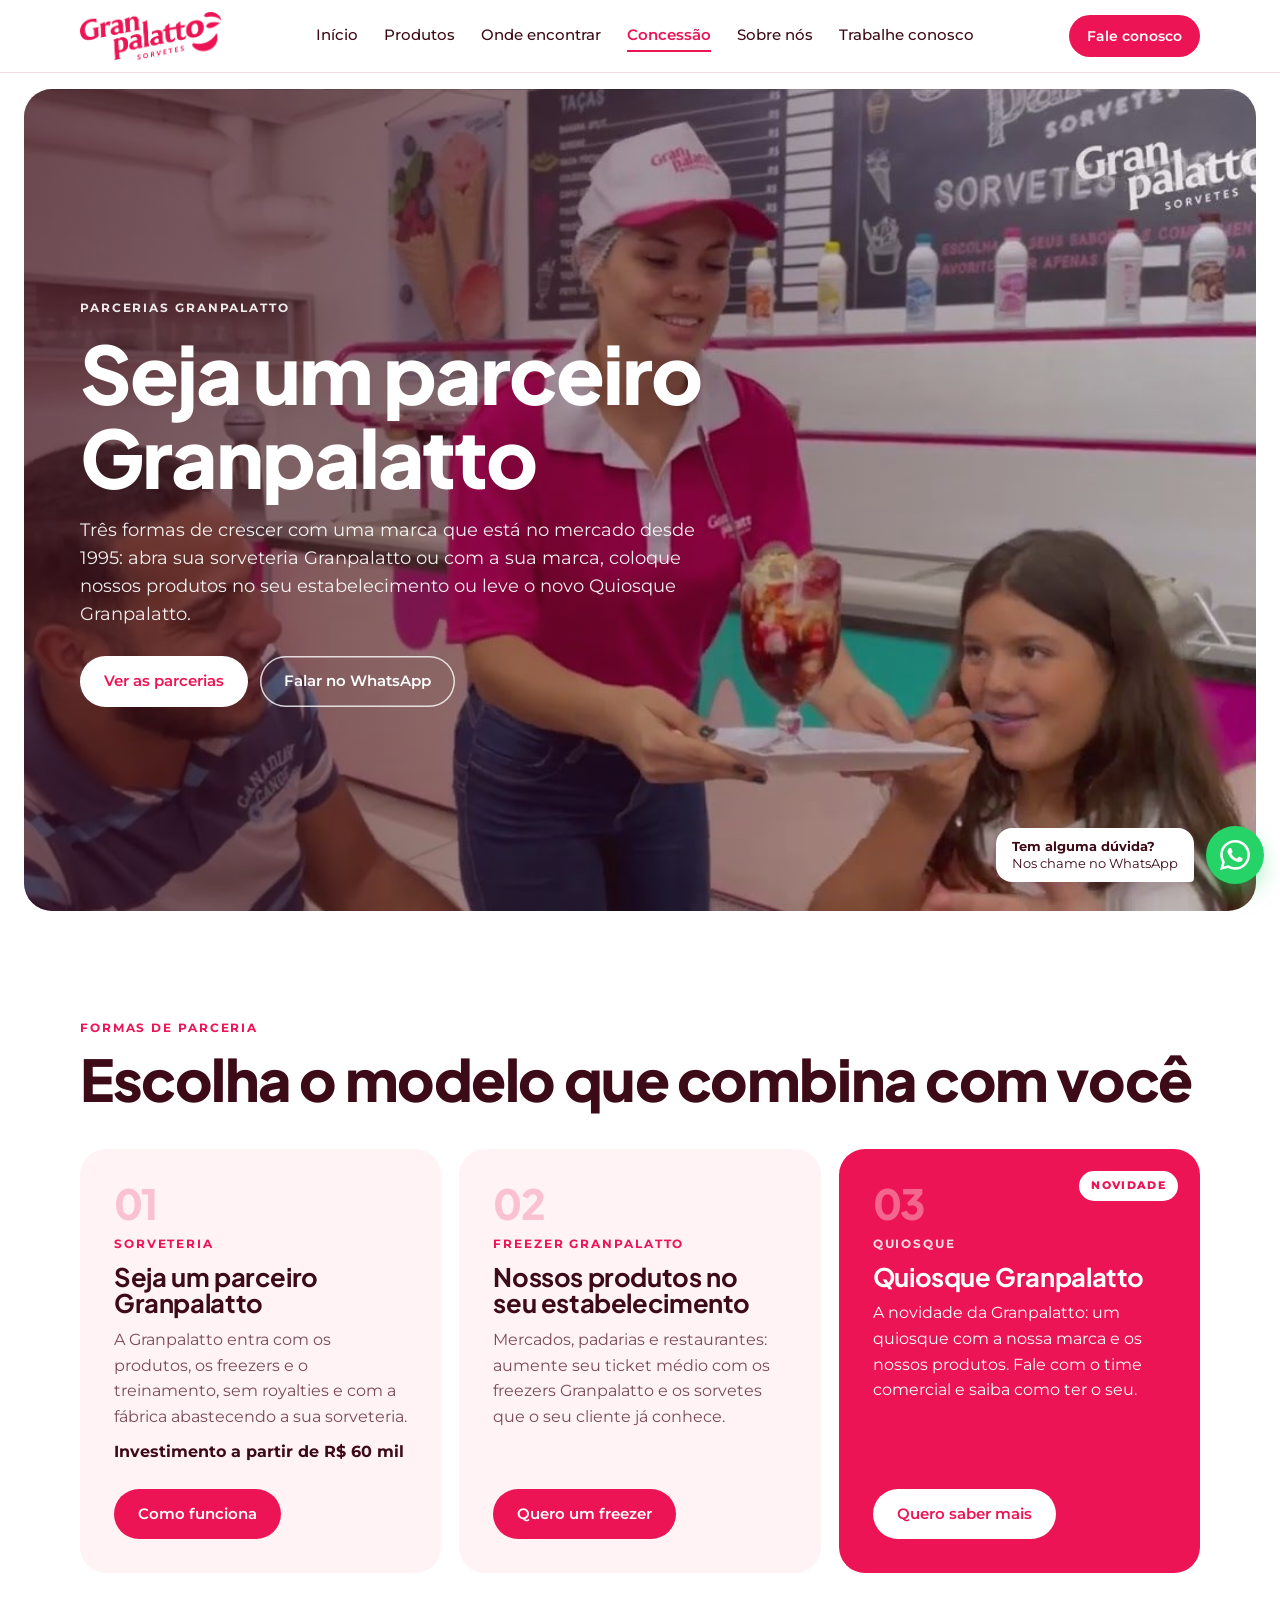
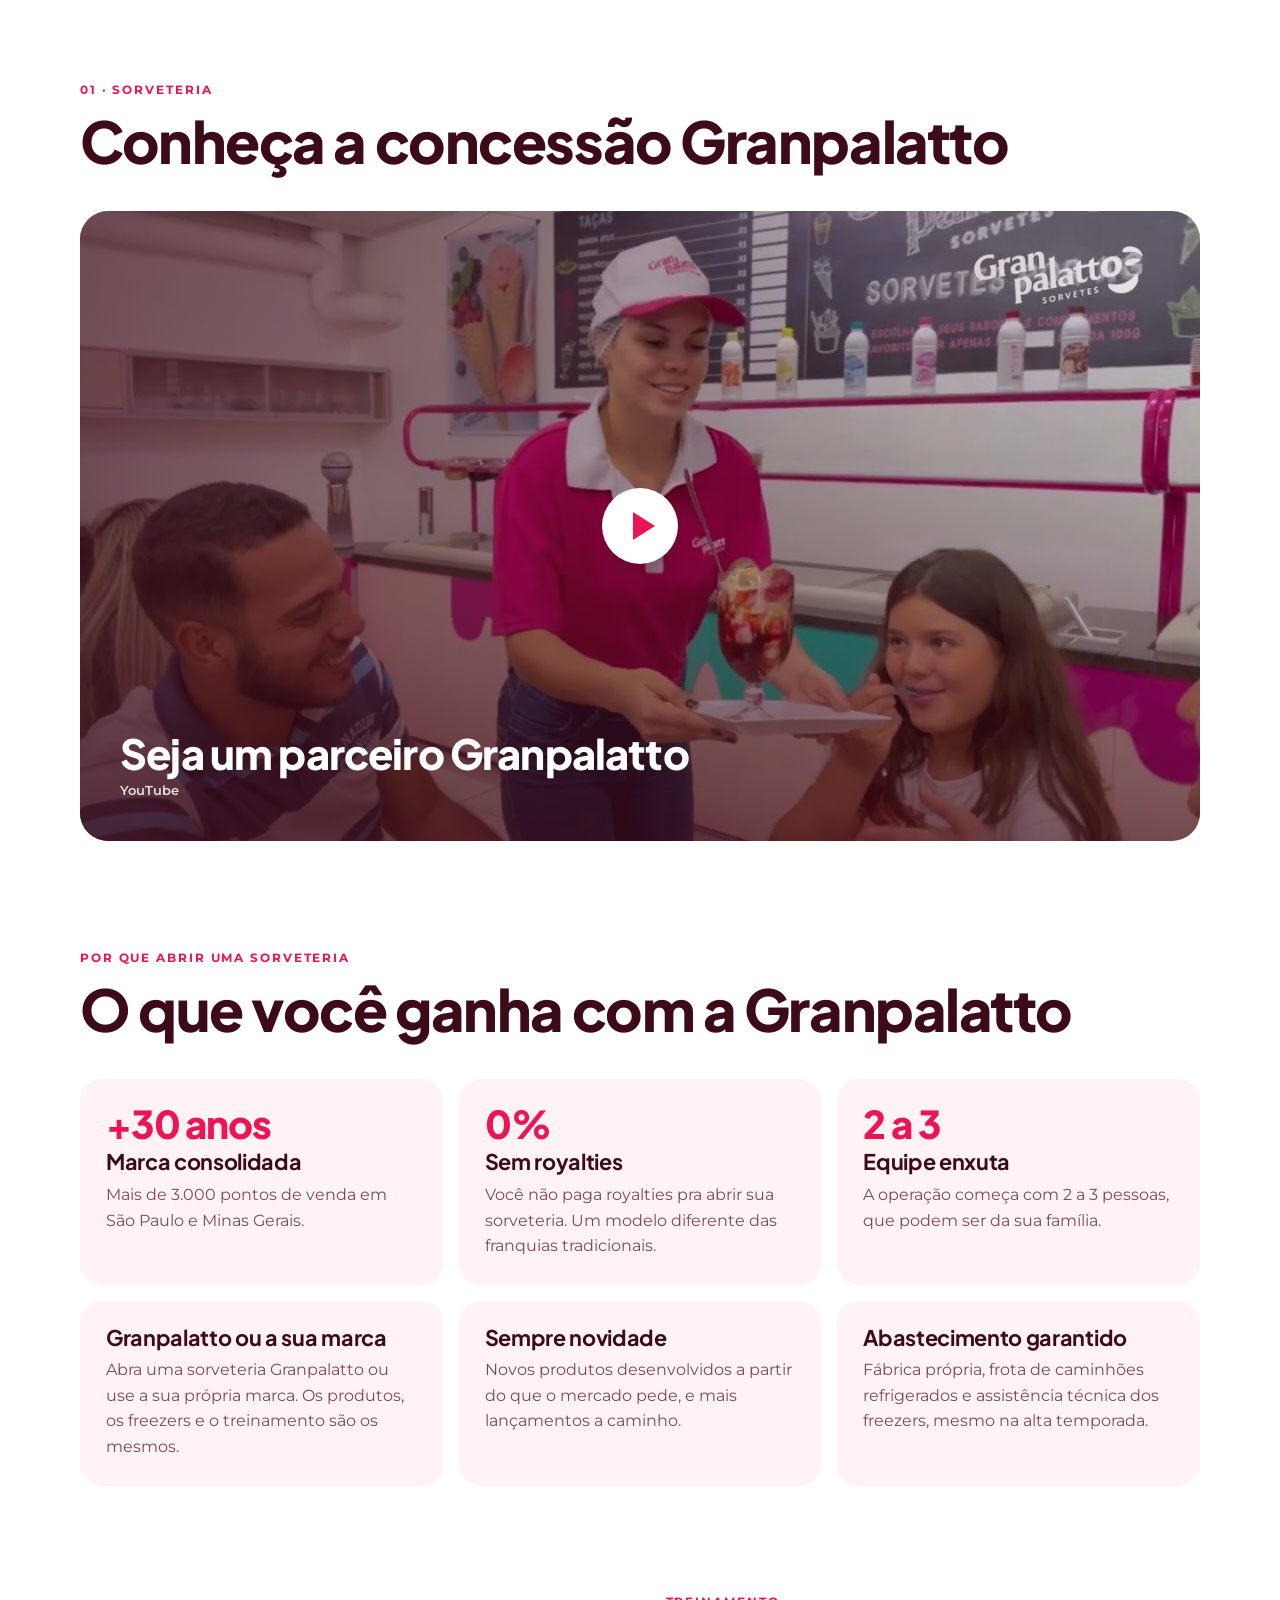
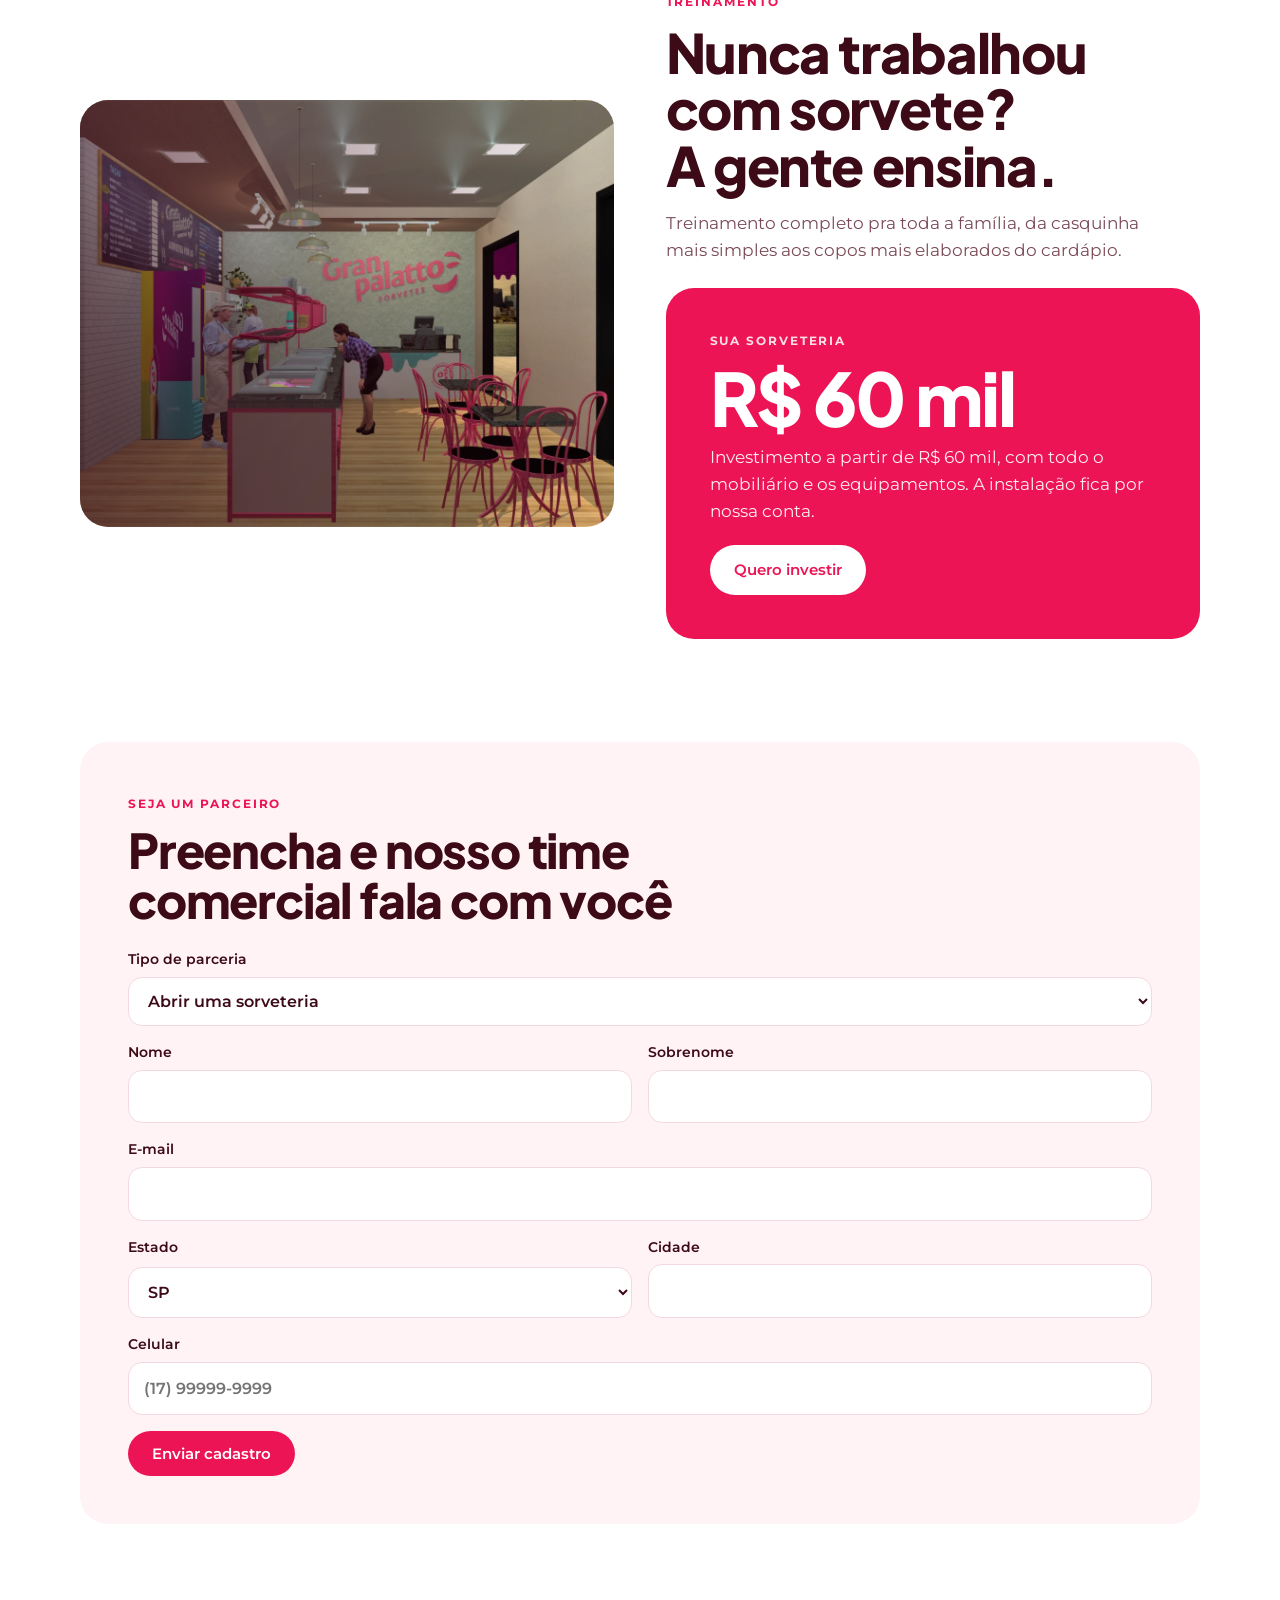
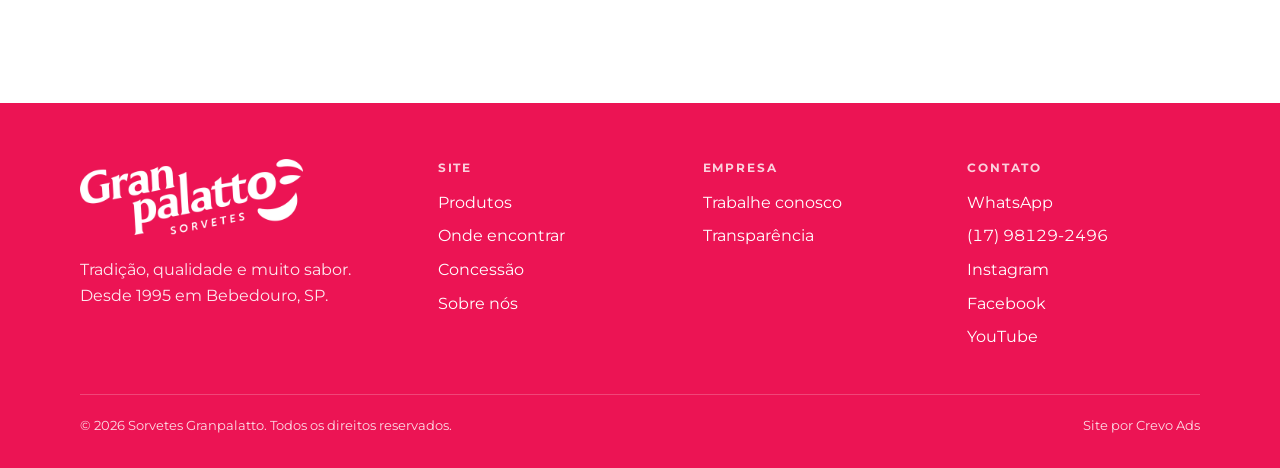
==== concessao.html @ 245bb1fd "Site Sorvetes Granpalatto Co-Authored-By: Claude Opus 5.5 <noreply@anthropic.com> Claude-Session: ht" ====
<!doctype html><html lang="pt-BR"><head><meta charset="utf-8"><meta name="viewport" content="width=device-width,initial-scale=1,viewport-fit=cover"><title>Concessão Granpalatto</title>
<link rel="preconnect" href="https://fonts.googleapis.com">
<link rel="preconnect" href="https://fonts.gstatic.com" crossorigin>
<link rel="stylesheet" href="https://fonts.googleapis.com/css2?family=Plus+Jakarta+Sans:wght@600;700;800&family=Montserrat:wght@400;500;600;700;800&display=swap">
<link rel="stylesheet" href="style.css">
</head><body>
<header>
  <div class="wrap bar">
    <a class="logo" href="index.html" aria-label="Granpalatto Sorvetes, início"><img src="logo-rosa.png" alt="Granpalatto Sorvetes" width="586" height="200"></a>
    <nav aria-label="Principal"><ul><li><a href="index.html">Início</a></li><li><a href="produtos.html">Produtos</a></li><li><a href="onde-encontrar.html">Onde encontrar</a></li><li><a href="concessao.html" aria-current="page">Concessão</a></li><li><a href="sobre.html">Sobre nós</a></li><li><a href="trabalhe-conosco.html">Trabalhe conosco</a></li></ul></nav>
    <details class="mnav"><summary>Menu</summary><ul><li><a href="index.html">Início</a></li><li><a href="produtos.html">Produtos</a></li><li><a href="onde-encontrar.html">Onde encontrar</a></li><li><a href="concessao.html" aria-current="page">Concessão</a></li><li><a href="sobre.html">Sobre nós</a></li><li><a href="trabalhe-conosco.html">Trabalhe conosco</a></li></ul></details>
    <a class="btn btn-pink" href="https://api.whatsapp.com/send?phone=5517981292496&text=Ol%C3%A1%2C%20vim%20pelo%20site%20da%20Granpalatto" target="_blank" rel="noopener">Fale conosco</a>
  </div>
</header>

<main id="topo">
  <section class="banner photo has-img" style="--img:url('fotos/concessao-topo.jpg')" data-foto="concessao-topo"><div class="wrap"><span class="eyebrow">Parcerias Granpalatto</span><h1>Seja um parceiro Granpalatto</h1><p>Três formas de crescer com uma marca que está no mercado desde 1995: abra sua sorveteria Granpalatto ou com a sua marca, coloque nossos produtos no seu estabelecimento ou leve o novo Quiosque Granpalatto.</p><div class="ctas"><a class="btn btn-white" href="#parcerias">Ver as parcerias</a><a class="btn btn-line-w" href="https://api.whatsapp.com/send?phone=5517981292496&text=Ol%C3%A1%2C%20quero%20ser%20parceiro%20Granpalatto" target="_blank" rel="noopener">Falar no WhatsApp</a></div></div></section>

  <section id="parcerias">
    <div class="wrap">
      <div class="sec-head"><div><span class="eyebrow">Formas de parceria</span><h2>Escolha o modelo que combina com você</h2></div></div>
      <div class="ptypes">
        <article class="ptype">
          <span class="pt-n">01</span>
          <span class="eyebrow">Sorveteria</span>
          <h3>Seja um parceiro Granpalatto</h3>
          <p>A Granpalatto entra com os produtos, os freezers e o treinamento, sem royalties e com a fábrica abastecendo a sua sorveteria.</p>
          <p class="pt-note">Investimento a partir de R$ 60 mil</p>
          <a class="btn btn-pink" href="#sorveteria">Como funciona</a>
        </article>
        <article class="ptype">
          <span class="pt-n">02</span>
          <span class="eyebrow">Freezer Granpalatto</span>
          <h3>Nossos produtos no seu estabelecimento</h3>
          <p>Mercados, padarias e restaurantes: aumente seu ticket médio com os freezers Granpalatto e os sorvetes que o seu cliente já conhece.</p>
          <a class="btn btn-pink" href="#cadastro" data-tipo="Freezer no meu estabelecimento">Quero um freezer</a>
        </article>
        <article class="ptype hot">
          <span class="pt-badge">Novidade</span>
          <span class="pt-n">03</span>
          <span class="eyebrow">Quiosque</span>
          <h3>Quiosque Granpalatto</h3>
          <p>A novidade da Granpalatto: um quiosque com a nossa marca e os nossos produtos. Fale com o time comercial e saiba como ter o seu.</p>
          <a class="btn btn-white" href="#cadastro" data-tipo="Quiosque Granpalatto">Quero saber mais</a>
        </article>
      </div>
    </div>
  </section>

  <section class="tight" id="sorveteria">
    <div class="wrap">
      <div class="sec-head"><div><span class="eyebrow">01 · Sorveteria</span><h2>Conheça a concessão Granpalatto</h2></div></div>
      <a class="video wide photo has-img" style="--img:url('fotos/video-concessao.jpg')" data-foto="video-concessao" data-yt="qABS9N4yYgk" href="https://youtu.be/qABS9N4yYgk" target="_blank" rel="noopener" aria-label="Assistir: Seja um parceiro Granpalatto"><span class="play" aria-hidden="true"></span><span class="v-title">Seja um parceiro Granpalatto</span><span class="v-src">YouTube</span></a>
    </div>
  </section>

  <section class="tight">
    <div class="wrap">
      <div class="sec-head"><div><span class="eyebrow">Por que abrir uma sorveteria</span><h2>O que você ganha com a Granpalatto</h2></div></div>
      <div class="benefits">
        <div class="benefit"><span class="big">+30 anos</span><h3>Marca consolidada</h3><p>Mais de 3.000 pontos de venda em São Paulo e Minas Gerais.</p></div>
        <div class="benefit"><span class="big">0%</span><h3>Sem royalties</h3><p>Você não paga royalties pra abrir sua sorveteria. Um modelo diferente das franquias tradicionais.</p></div>
        <div class="benefit"><span class="big">2 a 3</span><h3>Equipe enxuta</h3><p>A operação começa com 2 a 3 pessoas, que podem ser da sua família.</p></div>
        <div class="benefit"><h3>Granpalatto ou a sua marca</h3><p>Abra uma sorveteria Granpalatto ou use a sua própria marca. Os produtos, os freezers e o treinamento são os mesmos.</p></div>
        <div class="benefit"><h3>Sempre novidade</h3><p>Novos produtos desenvolvidos a partir do que o mercado pede, e mais lançamentos a caminho.</p></div>
        <div class="benefit"><h3>Abastecimento garantido</h3><p>Fábrica própria, frota de caminhões refrigerados e assistência técnica dos freezers, mesmo na alta temporada.</p></div>
      </div>
    </div>
  </section>

  <section class="tight">
    <div class="wrap split">
      <div class="media photo has-img" style="--img:url('fotos/concessao-loja.webp')" data-foto="concessao-loja"><svg class="ph-art" viewBox="0 0 100 100" aria-hidden="true"><path d="M24 34c0-14 12-22 26-22s26 8 26 22z" fill="#FFD3E0"/><path d="M22 34h56l-8 52a5 5 0 0 1-5 4H35a5 5 0 0 1-5-4z" fill="#FFFFFF"/><rect x="20" y="31" width="60" height="8" rx="4" fill="#FF7EA6"/></svg></div>
      <div>
        <span class="eyebrow">Treinamento</span>
        <h2>Nunca trabalhou com sorvete? A gente ensina.</h2>
        <p>Treinamento completo pra toda a família, da casquinha mais simples aos copos mais elaborados do cardápio.</p>
        <div class="price-card" style="margin-top:24px">
          <span class="eyebrow">Sua sorveteria</span>
          <div class="price">R$ 60 mil</div>
          <p>Investimento a partir de R$ 60 mil, com todo o mobiliário e os equipamentos. A instalação fica por nossa conta.</p>
          <a class="btn btn-white" href="#cadastro">Quero investir</a>
        </div>
      </div>
    </div>
  </section>

  <section class="tight" id="cadastro">
    <div class="wrap">
      <div class="form-card">
        <span class="eyebrow">Seja um parceiro</span>
        <h2>Preencha e nosso time comercial fala com você</h2>
        <form class="lead-form" id="lead" autocomplete="on">
          <label for="l-tipo" class="full">Tipo de parceria<select id="l-tipo" name="tipo" required><option>Abrir uma sorveteria</option><option>Freezer no meu estabelecimento</option><option>Quiosque Granpalatto</option></select></label>
          <label for="l-nome">Nome<input id="l-nome" name="nome" required autocomplete="given-name"></label>
          <label for="l-sobrenome">Sobrenome<input id="l-sobrenome" name="sobrenome" required autocomplete="family-name"></label>
          <label for="l-email" class="full">E-mail<input id="l-email" name="email" type="email" required autocomplete="email"></label>
          <label for="l-uf">Estado<select id="l-uf" name="uf" required><option>SP</option><option>MG</option><option>AC</option><option>AL</option><option>AP</option><option>AM</option><option>BA</option><option>CE</option><option>DF</option><option>ES</option><option>GO</option><option>MA</option><option>MT</option><option>MS</option><option>PA</option><option>PB</option><option>PR</option><option>PE</option><option>PI</option><option>RJ</option><option>RN</option><option>RS</option><option>RO</option><option>RR</option><option>SC</option><option>SE</option><option>TO</option></select></label>
          <label for="l-cidade">Cidade<input id="l-cidade" name="cidade" required autocomplete="address-level2"></label>
          <label for="l-cel" class="full">Celular<input id="l-cel" name="celular" type="tel" required autocomplete="tel" placeholder="(17) 99999-9999"></label>
          <button class="btn btn-pink" type="submit">Enviar cadastro</button>
          <div class="form-ok" id="lead-ok" hidden>
            <strong>Pronto! Agora é só enviar pelo WhatsApp.</strong>
            <span>Abrimos a conversa com o time comercial já com os seus dados.</span>
            <a class="btn btn-pink" id="lead-wa" href="https://api.whatsapp.com/send?phone=5517981292496&text=Ol%C3%A1%2C%20quero%20ser%20parceiro%20Granpalatto" target="_blank" rel="noopener">Enviar pelo WhatsApp</a>
          </div>
        </form>
      </div>
    </div>
  </section>
</main>

<footer>
  <div class="wrap">
    <div class="foot">
      <div>
        <a class="logo" href="index.html"><img src="logo-branca.png" alt="Granpalatto Sorvetes" width="586" height="200"></a>
        <p style="max-width:30ch;margin:14px 0 0;opacity:.9">Tradição, qualidade e muito sabor. Desde 1995 em Bebedouro, SP.</p>
      </div>
      <div><h4>Site</h4><ul>
        <li><a href="produtos.html">Produtos</a></li><li><a href="onde-encontrar.html">Onde encontrar</a></li>
        <li><a href="concessao.html">Concessão</a></li><li><a href="sobre.html">Sobre nós</a></li></ul></div>
      <div><h4>Empresa</h4><ul>
        <li><a href="trabalhe-conosco.html">Trabalhe conosco</a></li><li><a href="transparencia.html">Transparência</a></li></ul></div>
      <div><h4>Contato</h4><ul>
        <li><a href="https://api.whatsapp.com/send?phone=5517981292496" target="_blank" rel="noopener">WhatsApp</a></li>
        <li class="phone">(17) 98129-2496</li>
        <li><a href="https://www.instagram.com/sorvetes_granpalatto/" target="_blank" rel="noopener">Instagram</a></li>
        <li><a href="https://www.facebook.com/sorvetesgranpalatto" target="_blank" rel="noopener">Facebook</a></li>
        <li><a href="https://www.youtube.com/channel/UCKHM0nWPcOzVRVo09clzRdA" target="_blank" rel="noopener">YouTube</a></li></ul></div>
    </div>
    <div class="fine"><span>© 2026 Sorvetes Granpalatto. Todos os direitos reservados.</span><span>Site por Crevo Ads</span></div>
  </div>
</footer>

<a class="wa" href="https://api.whatsapp.com/send?phone=5517981292496&text=Ol%C3%A1%2C%20vim%20pelo%20site%20da%20Granpalatto" target="_blank" rel="noopener" aria-label="Tem alguma dúvida? Nos chame no WhatsApp"><span class="wa-msg"><strong>Tem alguma dúvida?</strong>Nos chame no WhatsApp</span><span class="wa-ic"><svg viewBox="0 0 24 24" aria-hidden="true"><path fill="currentColor" d="M17.472 14.382c-.297-.149-1.758-.867-2.03-.967-.273-.099-.471-.148-.67.15-.197.297-.767.966-.94 1.164-.173.199-.347.223-.644.075-.297-.15-1.255-.463-2.39-1.475-.883-.788-1.48-1.761-1.653-2.059-.173-.297-.018-.458.13-.606.134-.133.298-.347.446-.52.149-.174.198-.298.298-.497.099-.198.05-.371-.025-.52-.075-.149-.669-1.612-.916-2.207-.242-.579-.487-.5-.669-.51-.173-.008-.371-.01-.57-.01-.198 0-.52.074-.792.372-.272.297-1.04 1.016-1.04 2.479 0 1.462 1.065 2.875 1.213 3.074.149.198 2.096 3.2 5.077 4.487.709.306 1.262.489 1.694.625.712.227 1.36.195 1.871.118.571-.085 1.758-.719 2.006-1.413.248-.694.248-1.289.173-1.413-.074-.124-.272-.198-.57-.347m-5.421 7.403h-.004a9.87 9.87 0 01-5.031-1.378l-.361-.214-3.741.982.998-3.648-.235-.374a9.86 9.86 0 01-1.51-5.26c.001-5.45 4.436-9.884 9.888-9.884 2.64 0 5.122 1.03 6.988 2.898a9.825 9.825 0 012.893 6.994c-.003 5.45-4.437 9.884-9.885 9.884m8.413-18.297A11.815 11.815 0 0012.05 0C5.495 0 .16 5.335.157 11.892c0 2.096.547 4.142 1.588 5.945L.057 24l6.305-1.654a11.882 11.882 0 005.683 1.448h.005c6.554 0 11.89-5.335 11.893-11.893a11.821 11.821 0 00-3.48-8.413z"/></svg></span></a><script>setTimeout(function(){var w=document.querySelector('.wa');if(w)w.classList.add('wa-mini')},6000)</script>

<script>
document.getElementById('lead').addEventListener('submit',function(e){
  e.preventDefault();var f=e.target;
  var t='Olá! Quero ser parceiro Granpalatto.\nParceria: '+f.tipo.value+'\nNome: '+f.nome.value+' '+f.sobrenome.value+'\nE-mail: '+f.email.value+'\nCidade: '+f.cidade.value+' - '+f.uf.value+'\nCelular: '+f.celular.value;
  document.getElementById('lead-wa').href='https://api.whatsapp.com/send?phone=5517981292496&text='+encodeURIComponent(t);
  document.getElementById('lead-ok').hidden=false;
});
document.querySelectorAll('[data-tipo]').forEach(function(a){a.addEventListener('click',function(){document.getElementById('l-tipo').value=a.dataset.tipo})});
</script><script src="video.js"></script>
</body></html>
---- style.css ----
@charset "utf-8";
/* Granpalatto — site branco e limpo. Fotos entram como fundo; sem foto, aparece o rosa da marca. */
:root{
  --pink:#EC1454;        /* rosa Granpalatto */
  --pink-hot:#FF275E;    /* rosa vivo */
  --red:#B5103A;         /* vermelho Granpalatto */
  --red-deep:#8C0C2D;
  --ink:#3D0A18;         /* texto principal (vinho bem escuro) */
  --ink-soft:#7A4A57;    /* texto secundário */
  --line:#F3D9E1;        /* bordas */
  --blush:#FFF3F6;       /* superfícies suaves */
  --blush-2:#FFE4EC;
  --white:#FFFFFF;
  /* compatibilidade com o buscador */
  --ground:var(--pink);--berry:var(--red);--berry-deep:var(--red-deep);--cream:var(--blush-2);--hot:var(--pink-hot);
  --map-bg:#FFFFFF;--map-land:#FFF4F7;--map-line:#F3CFDB;--map-has:#F79AB5;
  --display:"Plus Jakarta Sans","Montserrat",system-ui,-apple-system,"Segoe UI",sans-serif;
  --body:"Montserrat",system-ui,-apple-system,"Segoe UI",sans-serif;
  color-scheme:light;
}
*{box-sizing:border-box}
html,body{margin:0}
html{scroll-behavior:smooth}
img{max-width:100%}
[hidden]{display:none!important}
@media (prefers-reduced-motion:reduce){html{scroll-behavior:auto}*{animation:none!important;transition:none!important}}
body{background:var(--white);color:var(--ink);font-family:var(--body);font-size:16px;line-height:1.6;-webkit-font-smoothing:antialiased}
a{color:inherit}
:focus-visible{outline:2px solid var(--pink);outline-offset:3px;border-radius:6px}
.wrap{max-width:1200px;margin:0 auto;padding-inline:clamp(16px,4vw,40px)}
h1,h2,h3{font-family:var(--display);font-weight:700;line-height:1.02;letter-spacing:-.015em;text-wrap:balance;margin:0}
.eyebrow{display:inline-block;font-size:.74rem;font-weight:700;letter-spacing:.16em;text-transform:uppercase;color:var(--pink)}
.sr{position:absolute;width:1px;height:1px;overflow:hidden;clip:rect(0 0 0 0)}

/* botões */
.btn{display:inline-flex;align-items:center;justify-content:center;gap:8px;font-family:inherit;font-weight:600;font-size:.95rem;text-decoration:none;border-radius:999px;padding:13px 24px;border:0;cursor:pointer;transition:background .2s,color .2s,border-color .2s,transform .2s;white-space:nowrap}
.btn-pink,.btn-berry{background:var(--pink);color:#fff}
.btn-pink:hover,.btn-berry:hover{background:var(--red)}
.btn-white{background:#fff;color:var(--pink)}
.btn-white:hover{background:var(--blush-2)}
.btn-line{background:transparent;color:var(--pink);box-shadow:inset 0 0 0 1.5px var(--pink)}
.btn-line:hover{background:var(--blush)}
.btn-line-w{background:transparent;color:#fff;box-shadow:inset 0 0 0 1.5px rgba(255,255,255,.8)}
.btn-line-w:hover{background:rgba(255,255,255,.12)}
.btn-ghost{background:transparent;color:var(--pink);box-shadow:inset 0 0 0 1.5px var(--pink)}
.btn-ghost:hover{background:var(--blush)}
.ctas{display:flex;flex-wrap:wrap;gap:12px}
.link-more{font-weight:600;color:var(--pink);text-decoration:none;white-space:nowrap}
.link-more::after{content:" →"}
.link-more:hover{color:var(--red)}

/* cabeçalho */
header{position:sticky;top:env(safe-area-inset-top,0px);z-index:40;background:rgba(255,255,255,.94);backdrop-filter:blur(10px);border-bottom:1px solid var(--line)}
.bar{display:flex;align-items:center;justify-content:space-between;gap:20px;padding-block:12px}
.logo{display:inline-flex;align-items:center}
.logo img{height:48px;width:auto;display:block}
nav ul{display:flex;gap:26px;list-style:none;margin:0;padding:0;font-size:.92rem;font-weight:500}
nav a{text-decoration:none;color:var(--ink);padding-block:6px}
nav a:hover{color:var(--pink)}
nav a[aria-current="page"]{color:var(--pink);font-weight:600;box-shadow:0 2px 0 var(--pink)}
.bar>.btn{padding:10px 18px;font-size:.88rem}
.mnav{display:none;position:relative}
.mnav summary{list-style:none;cursor:pointer;font-weight:600;font-size:.9rem;color:var(--pink);box-shadow:inset 0 0 0 1.5px var(--pink);border-radius:999px;padding:8px 16px}
.mnav summary::-webkit-details-marker{display:none}
.mnav ul{position:absolute;right:0;top:calc(100% + 8px);list-style:none;margin:0;padding:8px;min-width:230px;background:#fff;border:1px solid var(--line);border-radius:16px;box-shadow:0 20px 40px -12px rgba(61,10,24,.25);display:grid;gap:2px}
.mnav a{display:block;padding:10px 12px;border-radius:10px;text-decoration:none;font-weight:500;color:var(--ink)}
.mnav a:hover,.mnav a[aria-current="page"]{background:var(--blush);color:var(--pink)}
@media (max-width:920px){nav{display:none}.mnav{display:block}.bar>.btn{display:none}}
@media (max-width:560px){.logo img{height:40px}}

/* fotos de fundo: --img vem da foto; sem foto, fica o rosa da marca */
.photo{position:relative;overflow:hidden;background-color:var(--pink);background-image:var(--img,none),radial-gradient(120% 90% at 85% 15%,#FF5A8A 0%,var(--pink) 45%,var(--red) 100%);background-size:cover;background-position:center}
.photo.has-img::before{content:"";position:absolute;inset:0;background:linear-gradient(90deg,rgba(61,10,24,.62) 0%,rgba(61,10,24,.28) 55%,rgba(61,10,24,.05) 100%)}
.photo>*{position:relative}
.photo .ph-art{position:absolute;right:4%;bottom:0;height:88%;width:auto;opacity:.95;pointer-events:none}
.photo.has-img .ph-art{display:none}
.soft{background-color:var(--blush);background-image:var(--img,none);background-size:cover;background-position:center;position:relative;overflow:hidden}
.soft .ph-art{position:absolute;inset:14% 18%;width:64%;height:72%;pointer-events:none}
.soft.has-img .ph-art{display:none}

/* topo da home */
.hero{margin:16px clamp(12px,2vw,24px) 0;border-radius:32px;min-height:min(640px,78vh);display:flex;align-items:flex-end;color:#fff}
.hero .wrap{width:100%;padding-block:clamp(48px,8vw,96px)}
.hero h1{font-size:clamp(3rem,8vw,6.4rem);max-width:11ch}
.hero p{font-size:1.15rem;max-width:44ch;margin:20px 0 30px;color:rgba(255,255,255,.92)}
.hero .eyebrow{color:#fff;opacity:.9;margin-bottom:16px}
@media (max-width:760px){.hero .ph-art{height:52%;right:-6%;opacity:.35}}

/* topo das páginas internas */
.banner{margin:16px clamp(12px,2vw,24px) 0;border-radius:28px;color:#fff}
.banner .wrap{padding-block:clamp(56px,8vw,104px)}
.banner h1{font-size:clamp(2.6rem,6.4vw,5rem);max-width:15ch;margin-top:12px}
.banner p{max-width:52ch;font-size:1.1rem;margin:18px 0 0;color:rgba(255,255,255,.92)}
.banner .eyebrow{color:#fff;opacity:.9}
.banner .ctas{margin-top:28px}
.page-head{padding-block:clamp(48px,7vw,88px) clamp(28px,4vw,44px)}
.page-head h1{font-size:clamp(2.6rem,6.4vw,5rem);color:var(--pink);max-width:18ch;margin-top:12px}
.page-head p{max-width:56ch;color:var(--ink-soft);font-size:1.1rem;margin:18px 0 0}

/* seções */
section{padding-block:clamp(56px,8vw,104px)}
.sec-head{display:flex;flex-wrap:wrap;justify-content:space-between;align-items:end;gap:20px;margin-bottom:clamp(24px,4vw,40px)}
.sec-head h2{font-size:clamp(2.2rem,4.8vw,3.6rem);margin-top:10px}
.sec-head p{max-width:44ch;color:var(--ink-soft);margin:0}
.tight{padding-top:0}

/* cards das linhas */
.lines{display:grid;grid-template-columns:repeat(4,1fr);gap:18px}
@media (max-width:1000px){.lines{grid-template-columns:repeat(3,1fr)}}
@media (max-width:720px){.lines{grid-template-columns:repeat(2,1fr);gap:12px}}
.line-card{display:flex;flex-direction:column;text-decoration:none;color:var(--ink);background:none;border:0;padding:0;font:inherit;text-align:left;cursor:pointer;min-width:0}
.line-card .media{aspect-ratio:4/5;border-radius:22px;transition:transform .35s cubic-bezier(.2,.7,.2,1),box-shadow .35s}
.line-card:hover .media{transform:translateY(-4px);box-shadow:0 22px 40px -18px rgba(236,20,84,.45)}
.line-card .badge{position:absolute;left:12px;top:12px;background:var(--pink);color:#fff;font-size:.7rem;font-weight:700;letter-spacing:.08em;text-transform:uppercase;padding:5px 10px;border-radius:999px}
.line-card .info{padding:14px 4px 0;display:grid;gap:4px}
.line-card .fmt{font-size:.72rem;font-weight:700;letter-spacing:.14em;text-transform:uppercase;color:var(--pink)}
.line-card h3{font-size:1.4rem}
.line-card .meta{font-size:.88rem;color:var(--ink-soft)}
.filters{display:flex;flex-wrap:wrap;gap:8px;margin-bottom:28px}
.filters button{font:inherit;font-size:.9rem;font-weight:500;color:var(--ink);background:#fff;border:1px solid var(--line);border-radius:999px;padding:9px 18px;cursor:pointer}
.filters button:hover{border-color:var(--pink);color:var(--pink)}
.filters button[aria-pressed="true"]{background:var(--pink);border-color:var(--pink);color:#fff}

/* vitrine da linha (janela) */
.sheet{border:0;padding:0;margin:auto;width:min(1080px,calc(100% - 24px));max-height:calc(100dvh - 24px);border-radius:28px;background:#fff;color:var(--ink);box-shadow:0 40px 80px -20px rgba(61,10,24,.45);overflow:hidden}
.sheet::backdrop{background:rgba(61,10,24,.45);backdrop-filter:blur(4px)}
.sheet[open]{display:grid;grid-template-columns:minmax(0,.9fr) minmax(0,1.1fr);animation:sheetIn .35s cubic-bezier(.2,.7,.2,1)}
@keyframes sheetIn{from{opacity:0;transform:translateY(16px) scale(.98)}to{opacity:1;transform:none}}
.sheet .s-media{min-height:100%}
.sheet .s-body{overflow-y:auto;max-height:calc(100dvh - 24px);padding:clamp(24px,4vw,44px);display:grid;gap:18px;align-content:start}
.sheet .s-top{display:flex;justify-content:space-between;align-items:center;gap:12px}
.sheet h2{font-size:clamp(2.2rem,4.5vw,3.4rem);color:var(--pink)}
.sheet .s-desc{margin:0;color:var(--ink-soft);font-size:1.05rem;max-width:46ch}
.icon-btn{width:42px;height:42px;border-radius:50%;border:1px solid var(--line);background:#fff;color:var(--ink);font-size:1.2rem;line-height:1;cursor:pointer;display:inline-grid;place-items:center;flex:none}
.icon-btn:hover{border-color:var(--pink);color:var(--pink)}
.s-nav{display:flex;gap:8px}
.s-group{display:grid;gap:12px}
.s-group h3{font-family:var(--body);font-size:.8rem;font-weight:700;letter-spacing:.14em;text-transform:uppercase;color:var(--ink-soft);display:flex;justify-content:space-between;gap:12px;border-bottom:1px solid var(--line);padding-bottom:8px}
.flavors{list-style:none;margin:0;padding:0;display:grid;grid-template-columns:repeat(auto-fill,minmax(130px,1fr));gap:12px}
.flavor{display:grid;gap:8px;min-width:0}
.flavor .soft{aspect-ratio:1/1;border-radius:16px}
.flavor span{font-weight:600;font-size:.92rem;line-height:1.25}
.s-cta{display:flex;flex-wrap:wrap;gap:10px;padding-top:6px}
@media (max-width:820px){.sheet[open]{grid-template-columns:1fr;overflow-y:auto}.sheet .s-media{min-height:220px;aspect-ratio:16/10}.sheet .s-body{max-height:none;overflow:visible}}

/* destaque lançamento */
.feature{display:grid;grid-template-columns:1fr 1fr;gap:clamp(20px,4vw,56px);align-items:center}
.feature .media{aspect-ratio:5/4;border-radius:28px}
.feature h2{font-size:clamp(2.4rem,5vw,4rem);color:var(--pink);margin-top:10px}
.feature p{color:var(--ink-soft);font-size:1.08rem;max-width:42ch;margin:16px 0 22px}
.chips{display:flex;flex-wrap:wrap;gap:8px;margin:0 0 24px;padding:0;list-style:none}
.chips li{background:var(--blush);color:var(--red);font-weight:600;font-size:.88rem;padding:7px 14px;border-radius:999px}
@media (max-width:820px){.feature{grid-template-columns:1fr}}

/* faixa rosa de busca */
.find-band{background:var(--pink);color:#fff;border-radius:32px;padding:clamp(28px,5vw,64px);display:grid;grid-template-columns:1.1fr .9fr;gap:clamp(24px,4vw,56px);align-items:center}
.find-band h2{font-size:clamp(2.2rem,4.6vw,3.6rem)}
.find-band p{margin:14px 0 0;color:rgba(255,255,255,.9);max-width:40ch}
.find-band .eyebrow{color:#fff;opacity:.85}
.find-band form{display:flex;gap:8px;background:#fff;border-radius:999px;padding:6px}
.find-band input{flex:1;min-width:0;font:inherit;font-size:1rem;border:0;background:transparent;padding:10px 16px;color:var(--ink)}
.find-band input:focus{outline:none}
.find-band input::placeholder{color:var(--ink-soft)}
@media (max-width:820px){.find-band{grid-template-columns:1fr}}

/* cards com foto (concessão / sobre) */
.duo{display:grid;grid-template-columns:1fr 1fr;gap:18px}
@media (max-width:820px){.duo{grid-template-columns:1fr}}
.photo-card{border-radius:28px;min-height:380px;padding:clamp(24px,4vw,44px);display:flex;flex-direction:column;justify-content:flex-end;gap:12px;color:#fff;text-decoration:none}
.photo-card.alt{background-image:var(--img,none),radial-gradient(120% 90% at 85% 15%,#FF5A8A 0%,var(--red) 55%,var(--red-deep) 100%)}
.photo-card h2{font-size:clamp(2rem,3.6vw,2.8rem);max-width:14ch}
.photo-card p{margin:0;max-width:38ch;color:rgba(255,255,255,.9)}
.photo-card .eyebrow{color:#fff;opacity:.85}
.photo-card .btn{align-self:flex-start;margin-top:8px}

/* blocos de conteúdo */
.ptypes{display:grid;grid-template-columns:repeat(3,1fr);gap:18px}
@media (max-width:900px){.ptypes{grid-template-columns:1fr}}
.ptype{position:relative;background:var(--blush);border-radius:26px;padding:clamp(24px,3vw,34px);display:flex;flex-direction:column;gap:10px}
.ptype h3{font-size:clamp(1.3rem,2vw,1.6rem);font-weight:700;letter-spacing:-.015em;margin:0}
.ptype p{margin:0;color:var(--ink-soft)}
.ptype .btn{align-self:flex-start;margin-top:auto}
.ptype p:last-of-type{margin-bottom:14px}
.pt-n{font-family:var(--display);font-weight:800;font-size:2.6rem;line-height:1;color:var(--pink);opacity:.22;letter-spacing:-.04em}
.pt-note{font-weight:700;color:var(--ink)!important}
.ptype.hot{background:var(--pink);color:#fff}
.ptype.hot h3,.ptype.hot p{color:#fff}
.ptype.hot .eyebrow{color:#fff;opacity:.85}
.ptype.hot .pt-n{color:#fff;opacity:.35}
.pt-badge{position:absolute;top:22px;right:22px;background:#fff;color:var(--pink);font-size:.7rem;font-weight:800;letter-spacing:.12em;text-transform:uppercase;padding:6px 12px;border-radius:999px}
.benefits{display:grid;grid-template-columns:repeat(3,1fr);gap:16px}
@media (max-width:900px){.benefits{grid-template-columns:1fr 1fr}}
@media (max-width:560px){.benefits{grid-template-columns:1fr}}
.benefit{background:var(--blush);border-radius:22px;padding:26px;display:grid;gap:8px;align-content:start}
.benefit .big{font-family:var(--display);font-weight:700;font-size:2.4rem;line-height:1;color:var(--pink)}
.benefit h3{font-size:1.35rem}
.benefit p{margin:0;color:var(--ink-soft)}
.split{display:grid;grid-template-columns:1fr 1fr;gap:clamp(20px,4vw,56px);align-items:center}
.split .media{aspect-ratio:5/4;border-radius:28px}
.split h2{font-size:clamp(2.2rem,4.6vw,3.4rem);margin-top:10px}
.split p{color:var(--ink-soft);font-size:1.05rem;max-width:46ch}
@media (max-width:820px){.split{grid-template-columns:1fr}}
.price-card{background:var(--pink);color:#fff;border-radius:28px;padding:clamp(26px,4vw,44px);display:grid;gap:10px;align-content:start}
.price-card .eyebrow{color:#fff;opacity:.85}
.price{font-family:var(--display);font-weight:700;font-size:clamp(3rem,7vw,4.6rem);line-height:1}
.price-card p{margin:0;color:rgba(255,255,255,.92)}
.price-card .btn{justify-self:start;margin-top:10px}
.facts{list-style:none;margin:0;padding:0;display:grid;grid-template-columns:repeat(3,1fr);gap:14px}
@media (max-width:900px){.facts{grid-template-columns:1fr 1fr}}
@media (max-width:560px){.facts{grid-template-columns:1fr}}
.facts li{background:var(--blush);border-radius:20px;padding:22px;font-weight:700;font-size:1.05rem}
.facts li span{display:block;font-weight:400;font-size:.94rem;color:var(--ink-soft);margin-top:6px}
.name-card{background:var(--pink);color:#fff;border-radius:28px;padding:clamp(28px,4.5vw,52px);display:grid;gap:12px}
.name-card .eyebrow{color:#fff;opacity:.85}
.name-card .word{font-family:var(--display);font-weight:700;font-size:clamp(2.8rem,7vw,5rem);line-height:1}
.name-card p{margin:0;max-width:50ch;color:rgba(255,255,255,.92);font-size:1.05rem}
.prose{display:grid;gap:16px;color:var(--ink-soft);font-size:1.06rem;max-width:62ch}
.prose p{margin:0}
.prose strong{color:var(--ink)}

/* formulários */
.form-card{background:var(--blush);border-radius:28px;padding:clamp(24px,4vw,48px)}
.form-card h2{font-size:clamp(2rem,4vw,3rem);margin:10px 0 24px}
.lead-form{display:grid;grid-template-columns:1fr 1fr;gap:16px}
.lead-form .full{grid-column:1/-1}
.lead-form label{display:grid;gap:6px;font-size:.85rem;font-weight:600;color:var(--ink)}
.lead-form input,.lead-form select,.lead-form textarea{font:inherit;font-size:1rem;color:var(--ink);background:#fff;border:1.5px solid var(--line);border-radius:14px;padding:13px 15px;min-width:0}
.lead-form textarea{resize:vertical}
.lead-form input:focus,.lead-form select:focus,.lead-form textarea:focus{outline:none;border-color:var(--pink)}
.lead-form input.file{border-style:dashed;background:#fff}
.lead-form button{justify-self:start}
.form-ok{grid-column:1/-1;background:#fff;border:1.5px solid var(--pink);border-radius:16px;padding:18px;display:grid;gap:10px}
.form-ok strong{color:var(--pink)}
.form-ok .btn{justify-self:start}
@media (max-width:560px){.lead-form{grid-template-columns:1fr}}

/* transparência */
.reports{display:grid;grid-template-columns:1fr 1fr;gap:16px}
@media (max-width:720px){.reports{grid-template-columns:1fr}}
.report{margin:0;display:grid;gap:8px}
.report-img{aspect-ratio:3/2;border:1.5px dashed var(--line);border-radius:18px;display:grid;place-items:center;color:var(--ink-soft);font-weight:600;background:var(--blush)}
.report figcaption{font-size:.9rem;color:var(--ink-soft)}

/* rodapé */
footer{background:var(--pink);color:#fff;padding-block:56px 32px;margin-top:clamp(40px,6vw,80px)}
.foot{display:grid;grid-template-columns:1.4fr 1fr 1fr 1fr;gap:32px}
.foot .logo img{height:76px}
.foot h4{margin:0 0 12px;font-size:.72rem;letter-spacing:.16em;text-transform:uppercase;font-weight:700;opacity:.8}
.foot ul{list-style:none;margin:0;padding:0;display:grid;gap:8px}
.foot a{text-decoration:none}
.foot a:hover{text-decoration:underline}
.phone{font-variant-numeric:tabular-nums;user-select:all}
.fine{margin-top:44px;padding-top:20px;border-top:1px solid rgba(255,255,255,.25);display:flex;flex-wrap:wrap;justify-content:space-between;gap:12px;font-size:.82rem;opacity:.85}
@media (max-width:820px){.foot{grid-template-columns:1fr 1fr}.foot>div:first-child{grid-column:1/-1}}
.wa{position:fixed;right:16px;bottom:calc(16px + env(safe-area-inset-bottom,0px));z-index:30;display:flex;align-items:center;gap:12px;text-decoration:none;font-family:Montserrat,sans-serif}
.wa-msg{background:#fff;color:var(--ink);padding:10px 16px;border-radius:16px 16px 4px 16px;box-shadow:0 10px 28px -10px rgba(61,10,24,.35);font-size:.82rem;line-height:1.3;display:flex;flex-direction:column;transition:transform .2s}
.wa-msg strong{font-weight:700;color:var(--ink)}
.wa-ic{width:58px;height:58px;border-radius:50%;background:#25D366;color:#fff;display:grid;place-items:center;flex:none;box-shadow:0 10px 24px -6px rgba(37,211,102,.6);transition:transform .2s}
.wa-ic svg{width:30px;height:30px}
.wa:hover .wa-ic,.wa:hover .wa-msg{transform:translateY(-2px)}

/* ===== Buscador (Onde encontrar) ===== */
/* Buscador de pontos de venda */
.sr{position:absolute;width:1px;height:1px;overflow:hidden;clip:rect(0 0 0 0)}
.finder{border:1px solid var(--line);border-radius:28px;background:var(--ground-2);padding:clamp(14px,2.4vw,24px);display:grid;gap:16px}
.search{display:flex;flex-wrap:wrap;gap:10px}
.search input{flex:1 1 280px;min-width:0;font:inherit;font-size:1.05rem;color:var(--ink);background:var(--ground);border:1px solid var(--line);border-radius:999px;padding:13px 20px}
.search input::placeholder{color:var(--ink-soft)}
.search input:focus{outline:none;border-color:var(--berry)}
.search .btn{border:0;cursor:pointer;font-family:inherit}
.search .btn-ghost{border:1px solid var(--line);background:transparent}
.loc-ic{width:14px;height:14px;border-radius:50%;border:2px solid var(--berry);position:relative}
.loc-ic::after{content:"";position:absolute;inset:3px;border-radius:50%;background:var(--berry)}
.finder-body{display:grid;grid-template-columns:minmax(0,1.45fr) minmax(0,1fr);gap:16px;height:min(680px,78vh)}
.map-box{position:relative;border-radius:20px;overflow:hidden;background:var(--map-land);border:1px solid var(--line);min-height:0;touch-action:none}
#map{display:block;width:100%;height:100%;cursor:grab;user-select:none}
#map.drag{cursor:grabbing}
#map .m{fill:var(--map-land);stroke:var(--map-line);stroke-width:.6;stroke-linejoin:round;vector-effect:non-scaling-stroke;transition:fill .15s}
#map .m.has{fill:var(--map-has);cursor:pointer}
#map .m.has:hover,#map .m.has.hov{fill:var(--berry)}
#map .m.sel{fill:var(--berry);stroke:var(--ink);stroke-width:1.6}
#map .m.here{stroke:var(--cream);stroke-width:2;stroke-dasharray:4 3}
#map .uf{fill:none;stroke:var(--ink-soft);stroke-width:1.3;stroke-dasharray:6 4;vector-effect:non-scaling-stroke;opacity:.7;pointer-events:none}
#map .lb{font-family:var(--body);font-weight:600;fill:var(--ink);paint-order:stroke;stroke:var(--map-bg);stroke-linejoin:round;pointer-events:none}
#map .lb.dim{fill:var(--ink-soft);font-weight:500}
#map .uft{font-family:var(--display);font-weight:800;fill:var(--line);pointer-events:none;letter-spacing:.1em}
#map .dot{fill:var(--ground);stroke:var(--ink);cursor:pointer}
#map .dot:hover{fill:var(--cream)}
#map .dot.on{fill:var(--ink);stroke:var(--ground)}
#map .you{fill:var(--cream);stroke:var(--map-bg)}
#map .you-ring{fill:var(--cream);opacity:.35;animation:pulse 2s ease-out infinite;transform-box:fill-box;transform-origin:center;pointer-events:none}
@keyframes pulse{0%{opacity:.6;transform:scale(.5)}100%{opacity:0;transform:scale(1.9)}}
.tip{position:absolute;z-index:3;pointer-events:none;background:var(--ink);color:var(--ground);font-size:.85rem;font-weight:600;padding:7px 12px;border-radius:10px;white-space:nowrap;transform:translate(-50%,calc(-100% - 12px));box-shadow:0 8px 20px -6px rgba(0,0,0,.5)}
.tip span{display:block;font-weight:500;font-size:.78rem;color:var(--berry-deep)}
.zoom{position:absolute;right:12px;top:12px;display:grid;border-radius:12px;overflow:hidden;border:1px solid var(--line)}
.zoom button{font:inherit;font-size:1.2rem;line-height:1;width:38px;height:38px;background:var(--ground-2);color:var(--ink);border:0;cursor:pointer}
.zoom button+button{border-top:1px solid var(--line)}
.zoom button:hover{background:var(--line)}
.map-ui{position:absolute;left:12px;right:12px;bottom:12px;display:flex;justify-content:space-between;align-items:center;gap:8px;flex-wrap:wrap;pointer-events:none}
.map-ui>*{pointer-events:auto}
.chip-btn{font:inherit;font-size:.85rem;font-weight:600;color:var(--ink);background:var(--ground-2);border:1px solid var(--line);border-radius:999px;padding:8px 14px;cursor:pointer}
.chip-btn:hover{border-color:var(--berry)}
.map-legend{font-size:.75rem;color:var(--ink-soft);background:color-mix(in srgb,var(--map-bg) 85%,transparent);padding:6px 10px;border-radius:999px;display:flex;align-items:center;gap:6px}
.lg-has,.lg-none{display:inline-block;width:11px;height:11px;border-radius:3px;background:var(--map-has);border:1px solid var(--berry)}
.lg-none{background:var(--map-land);border-color:var(--map-line);margin-left:6px}
.results{display:flex;flex-direction:column;min-height:0;min-width:0;background:var(--ground);border:1px solid var(--line);border-radius:20px;overflow:hidden}
.res-head{padding:16px 16px 12px;display:grid;gap:12px;border-bottom:1px solid var(--line)}
.notice{margin:0;color:var(--ink-soft);font-size:.95rem}
.notice b{color:var(--ink)}
.types{display:flex;flex-wrap:wrap;gap:6px}
.types button{font:inherit;font-size:.8rem;font-weight:500;color:var(--ink-soft);background:transparent;border:1px solid var(--line);border-radius:999px;padding:6px 12px;cursor:pointer;font-variant-numeric:tabular-nums}
.types button:hover{color:var(--ink)}
.types button[aria-pressed="true"]{background:var(--ink);color:var(--ground);border-color:var(--ink)}
.types button:disabled{opacity:.35;cursor:default}
.res-list{overflow-y:auto;padding:10px;display:grid;align-content:start;gap:8px;min-height:0;overscroll-behavior:contain}
.city-row{display:flex;justify-content:space-between;align-items:center;gap:12px;width:100%;text-align:left;font:inherit;color:var(--ink);background:transparent;border:1px solid transparent;border-radius:12px;padding:11px 12px;cursor:pointer}
.city-row:hover,.city-row.hov{background:var(--ground-2);border-color:var(--line)}
.city-row strong{font-weight:600;min-width:0}
.city-row small{color:var(--ink-soft);font-weight:500;margin-left:6px}
.city-row .n{font-size:.85rem;color:var(--ink-soft);font-variant-numeric:tabular-nums;white-space:nowrap}
.city-row .n b{color:var(--berry);font-weight:600}
.store{background:var(--ground-2);border:1px solid var(--line);border-radius:14px;padding:14px;display:grid;gap:6px;min-width:0;transition:border-color .2s}
.store.on{border-color:var(--berry)}
.store-top{display:flex;justify-content:space-between;align-items:baseline;gap:10px}
.store h3{font-family:var(--body);font-size:1.05rem;font-weight:600;letter-spacing:0;line-height:1.25;min-width:0}
.store .dist{font-size:.85rem;font-weight:600;color:var(--berry);white-space:nowrap;font-variant-numeric:tabular-nums}
.kind{justify-self:start;font-size:.68rem;font-weight:600;letter-spacing:.1em;text-transform:uppercase;padding:3px 9px;border-radius:999px;border:1px solid var(--line);color:var(--ink-soft)}
.kind.k-s{background:var(--berry);border-color:var(--berry);color:var(--ink)}
.store .addr{margin:0;color:var(--ink-soft);font-size:.9rem}
.store .approx{font-size:.78rem;color:var(--ink-soft);font-style:italic}
.store-foot{display:flex;flex-wrap:wrap;justify-content:space-between;align-items:center;gap:8px;margin-top:2px}
.store .tel{font-size:.88rem;font-variant-numeric:tabular-nums;user-select:all;color:var(--ink)}
.store .route{font-size:.85rem;font-weight:600;text-decoration:none;color:var(--ink);border-bottom:1px solid var(--berry)}
.more{justify-self:center;margin:6px 0;font-family:inherit;cursor:pointer;background:transparent}
@media (max-width:900px){.finder-body{grid-template-columns:1fr;height:auto}.map-box{height:420px}.res-list{max-height:520px}}

/* ===== Onde encontrar: página branca, mapa em escala de rosa ===== */
.finder{background:#FFF7F9;border-color:#F6D3DE}
.search input{background:#fff;border-color:#F3CFDB;color:#5A0F25}
.search input::placeholder{color:#B07A88}
.search input:focus{border-color:var(--ground)}
.finder .search .btn-berry{background:var(--ground);color:#fff}
.finder .search .btn-berry:hover{background:#C70F47}
.search .btn-ghost{border-color:var(--ground);color:var(--ground)}
.search .btn-ghost:hover{background:#FFF0F4}
.finder .loc-ic{border-color:var(--ground)}.finder .loc-ic::after{background:var(--ground)}
.map-box{background:#fff;border-color:#F3CFDB}
#map .m{fill:#FFF4F7;stroke:#F3CFDB}
#map .m.b1{fill:#FCD3DF!important}
#map .m.b2{fill:#F79AB5!important}
#map .m.b3{fill:#EF5A86!important}
#map .m.b4{fill:#EC1454!important}
#map .m.b5{fill:#A50E37!important}
#map .m.has{stroke:#fff}
#map .m.has:hover,#map .m.has.hov{stroke:#5A0F25;stroke-width:2.2}
#map .m.sel{stroke:#5A0F25;stroke-width:2.8}
#map .m.here{stroke:#5A0F25;stroke-dasharray:4 3}
#map .uf{stroke:#D9A3B3;opacity:1}
#map .uft{fill:#FBE3EA}
#map .lb{fill:#4A0A1E;stroke:#fff}
#map .lb.dim{fill:#B07A88}
#map .dot{fill:#fff;stroke:#8C0C2D}
#map .dot:hover{fill:#FCD3DF}
#map .dot.on{fill:#8C0C2D;stroke:#fff}
#map .you{fill:var(--ground);stroke:#fff}
#map .you-ring{fill:var(--ground)}
.tip{background:#5A0F25;color:#fff}
.tip span{color:#FCD3DF}
.zoom{border-color:#F3CFDB}
.zoom button{background:#fff;color:#8C0C2D}
.zoom button+button{border-top-color:#F3CFDB}
.zoom button:hover{background:#FFF0F4}
.chip-btn{background:#fff;border-color:#F3CFDB;color:#8C0C2D}
.chip-btn:hover{border-color:var(--ground)}
.scale{background:rgba(255,255,255,.94);border:1px solid #F3CFDB;border-radius:12px;padding:8px 10px;display:grid;gap:4px;font-size:.7rem;color:#7A3A4C}
.scale-t{font-weight:600;color:#5A0F25}
.scale-row{display:grid;grid-template-columns:repeat(5,34px);gap:2px}
.scale-row i{height:10px;border-radius:2px}
.scale-row.lbl em{font-style:normal;text-align:center;font-variant-numeric:tabular-nums;white-space:nowrap}
.b1{background:#FCD3DF}.b2{background:#F79AB5}.b3{background:#EF5A86}.b4{background:#EC1454}.b5{background:#A50E37}
.sw{display:inline-block;width:11px;height:11px;border-radius:3px;margin-right:8px;vertical-align:-1px}
.results{background:#fff;border-color:#F3CFDB}
.res-head{border-color:#F3CFDB}
.notice{color:#7A3A4C}
.notice b{color:#5A0F25}
.types button{color:#8C0C2D;border-color:#F3CFDB}
.types button:hover{border-color:var(--ground)}
.types button[aria-pressed="true"]{background:var(--ground);border-color:var(--ground);color:#fff}
.city-row{color:#5A0F25}
.city-row:hover,.city-row.hov{background:#FFF4F7;border-color:#F6D3DE}
.city-row small{color:#B07A88}
.city-row .n{color:#7A3A4C}
.city-row .n b{color:var(--ground)}
.store{background:#FFF7F9;border-color:#F6D3DE}
.store.on{border-color:var(--ground)}
.store h3{color:#5A0F25}
.store .dist{color:var(--ground)}
.kind{border-color:#F3CFDB;color:#8C0C2D}
.kind.k-s{background:var(--ground);border-color:var(--ground);color:#fff}
.store .addr{color:#7A3A4C}
.store .tel{color:#5A0F25}
.store .route{color:#8C0C2D;border-bottom-color:var(--ground)}
.store .approx{color:#B07A88}
.more{color:var(--ground);border-color:var(--ground)}
@media (max-width:560px){.scale-row{grid-template-columns:repeat(5,28px)}}
.finder .search .btn-berry,.finder .search .btn-pink{background:var(--pink);color:#fff}
.finder .search .btn-ghost{background:#fff}
.finder{margin-bottom:8px}

/* ajustes da arte provisória (some quando entra foto) */
.hero h1{font-size:clamp(3rem,7vw,5.6rem);max-width:10ch}
.hero .ph-art{right:5%;bottom:6%;height:82%;opacity:.92}
@media (max-width:1100px){.hero .ph-art{opacity:.22;right:-4%}}
.sheet .s-media .ph-art,.feature .media .ph-art,.split .media .ph-art,.media.photo .ph-art{height:66%;right:50%;bottom:17%;transform:translateX(50%)}

/* títulos institucionais */
h1,h2,h3{font-weight:800;letter-spacing:-.025em;line-height:1.04}
.line-card h3,.benefit h3{font-weight:700;letter-spacing:-.015em}
.price,.benefit .big,.name-card .word{font-weight:800;letter-spacing:-.03em}

/* ===== Início ===== */
.hero h1{max-width:13ch}
.trust{list-style:none;margin:-44px 0 0;padding:0;position:relative;z-index:2;display:grid;grid-template-columns:repeat(4,1fr);background:#fff;border:1px solid var(--line);border-radius:24px;box-shadow:0 24px 50px -30px rgba(61,10,24,.35)}
.trust li{padding:24px 26px;display:grid;gap:4px}
.trust li+li{border-left:1px solid var(--line)}
.trust b{font-family:var(--display);font-weight:800;font-size:clamp(1.4rem,2.6vw,2rem);letter-spacing:-.02em;color:var(--pink);line-height:1.1}
.trust span{font-size:.9rem;color:var(--ink-soft)}
@media (max-width:820px){.trust{grid-template-columns:1fr 1fr}.trust li:nth-child(3){border-left:0}.trust li:nth-child(n+3){border-top:1px solid var(--line)}}
.sec-head.center{justify-content:center;text-align:center}
.paths{display:grid;grid-template-columns:repeat(3,1fr);gap:20px}
@media (max-width:860px){.paths{grid-template-columns:1fr}}
.path{display:grid;gap:8px;align-content:start;text-decoration:none;color:var(--ink);border:1px solid var(--line);border-radius:26px;padding:14px 14px 24px;transition:border-color .25s,box-shadow .25s,transform .25s}
.path:hover{border-color:var(--pink);box-shadow:0 22px 40px -24px rgba(236,20,84,.5);transform:translateY(-3px)}
.path .media{aspect-ratio:16/10;border-radius:18px;margin-bottom:10px}
.path .p-k{font-size:.72rem;font-weight:700;letter-spacing:.14em;text-transform:uppercase;color:var(--pink);padding-inline:8px}
.path h3{font-size:1.6rem;padding-inline:8px}
.path p{margin:0;color:var(--ink-soft);padding-inline:8px}
.path .link-more{padding-inline:8px;margin-top:6px}
.path .soft .ph-art{inset:16% 30%;width:40%;height:68%}
.hero .ph-art{height:66%;right:6%;bottom:14%}
.hero .wrap{padding-bottom:clamp(88px,10vw,128px)}
.trust b{font-size:clamp(1.25rem,2.1vw,1.7rem)}

/* ===== Vídeos ===== */
.videos{display:grid;grid-template-columns:repeat(3,1fr);gap:18px}
@media (max-width:820px){.videos{grid-template-columns:repeat(3,minmax(220px,1fr));overflow-x:auto;scroll-snap-type:x mandatory;padding-bottom:6px}.videos .video{scroll-snap-align:start}}
.video{display:flex;flex-direction:column;justify-content:flex-end;gap:4px;color:#fff;text-decoration:none;border-radius:24px;padding:22px;min-width:0}
.video.tall{aspect-ratio:9/16;max-height:620px}
.video.wide{aspect-ratio:16/9;width:100%;border-radius:28px;padding:clamp(22px,4vw,40px)}
.video::after{content:"";position:absolute;inset:0;background:linear-gradient(180deg,transparent 45%,rgba(61,10,24,.55));pointer-events:none}
.video>*{z-index:1}
.video .play{position:absolute;left:50%;top:50%;width:76px;height:76px;margin:-38px 0 0 -38px;border-radius:50%;background:#fff;box-shadow:0 14px 30px -10px rgba(61,10,24,.5);transition:transform .25s}
.video .play::before{content:"";position:absolute;left:31px;top:24px;border-left:22px solid var(--pink);border-block:14px solid transparent}
.video:hover .play{transform:scale(1.08)}
.video .v-title{font-family:var(--display);font-weight:800;font-size:clamp(1.3rem,2.4vw,1.8rem);letter-spacing:-.02em;line-height:1.1}
.video.wide .v-title{font-size:clamp(1.6rem,3.4vw,2.6rem)}
.video .v-src{font-size:.8rem;font-weight:600;opacity:.85}
.v-playing{position:relative;overflow:hidden;background:#000}
.v-frame{position:absolute;inset:0;width:100%;height:100%;border:0}

/* ===== Fotos reais ===== */
.prod.has-img{background-color:var(--blush);background-image:var(--img);background-size:contain;background-repeat:no-repeat;background-position:center;background-origin:content-box;padding:9%;background-blend-mode:multiply}
.prod.has-img::before{display:none}
.line-card .media.prod.has-img{padding:12%}
.sheet .s-media.prod.has-img{padding:12%;min-height:100%}
.flavor .soft.prod.has-img{padding:8%}
.path .media.prod.has-img{padding:6%}
.hero-slides{position:absolute;inset:0;z-index:0}
.hero-slides i{position:absolute;inset:0;background-size:cover;background-position:center;opacity:0;transform:scale(1.08);transition:opacity 1.4s ease,transform 6s linear}
.hero-slides i.on{opacity:1;transform:scale(1)}
.hero-tint{position:absolute;inset:0;z-index:0;background:linear-gradient(90deg,rgba(236,20,84,.94) 0%,rgba(236,20,84,.8) 38%,rgba(236,20,84,.35) 68%,rgba(181,16,58,.2) 100%),linear-gradient(0deg,rgba(181,16,58,.45),rgba(181,16,58,0) 50%)}
.hero .wrap{position:relative;z-index:1}
@media (max-width:760px){.hero-tint{background:linear-gradient(0deg,rgba(236,20,84,.93) 0%,rgba(236,20,84,.78) 55%,rgba(236,20,84,.5) 100%)}}
@media (prefers-reduced-motion:reduce){.hero-slides i{transition:opacity .6s;transform:none}}
.collage{position:absolute;right:3%;bottom:0;top:0;width:min(46%,560px);pointer-events:none}
.collage img{position:absolute;filter:drop-shadow(0 24px 30px rgba(61,10,24,.35))}
.collage img:nth-child(1){width:46%;right:2%;top:12%;transform:rotate(6deg)}
.collage img:nth-child(2){width:30%;right:46%;top:6%;transform:rotate(-12deg)}
.collage img:nth-child(3){width:50%;right:24%;bottom:6%;transform:rotate(-4deg)}
@media (max-width:1000px){.collage{opacity:.25;width:70%}}
.hero .ph-art{display:none}
.banner{position:relative}
.ban-art{position:absolute;right:6%;bottom:0;height:115%;max-height:520px;width:auto;pointer-events:none;filter:drop-shadow(0 30px 40px rgba(61,10,24,.35))}
@media (max-width:900px){.ban-art{opacity:.25;right:-10%}}
.banner .wrap{position:relative}
.banner.ban-show{padding-block:0}
.ban-show .wrap{display:grid;grid-template-columns:1.1fr .9fr;align-items:center;gap:24px;padding-block:clamp(28px,4vw,48px)}
.show{position:relative;--sh:clamp(240px,26vw,330px);height:calc(var(--sh) + 64px)}
.show::before{content:"";position:absolute;inset:8% 12%;border-radius:50%;background:radial-gradient(closest-side,rgba(255,255,255,.28),rgba(255,255,255,0))}
.show-i{position:absolute;inset:0;border:0;background:none;padding:0;cursor:pointer;display:flex;flex-direction:column;align-items:center;justify-content:flex-end;gap:12px;opacity:0;transform:translateY(40px) scale(.85) rotate(-6deg);transition:opacity .6s ease,transform .7s cubic-bezier(.2,.9,.25,1.15);pointer-events:none;color:#fff;font:inherit}
.show-i.on{opacity:1;transform:none;pointer-events:auto}
.show-i.off{opacity:0;transform:translateY(-40px) scale(.85) rotate(6deg)}
.show-i img{height:calc(var(--sh) * var(--k));width:auto;max-width:100%;object-fit:contain;filter:drop-shadow(0 24px 30px rgba(61,10,24,.38))}
.show-cap{display:flex;flex-direction:column;align-items:center;font-family:var(--display);font-weight:700;font-size:1.05rem;line-height:1.2}
.show-cap em{font-style:normal;font-family:Montserrat,sans-serif;font-size:.68rem;font-weight:700;letter-spacing:.14em;text-transform:uppercase;opacity:.8}
@media (prefers-reduced-motion:reduce){.show-i,.show-i.off{transform:none!important;transition:opacity .4s}}
.videos.two{grid-template-columns:1fr 1fr;margin-bottom:18px}
@media (max-width:820px){.videos.two{grid-template-columns:1fr;overflow:visible}}
.videos.two .video.wide{aspect-ratio:16/9}
.report a{display:block;border:1px solid var(--line);border-radius:18px;overflow:hidden;background:#fff}
.report img{display:block;width:100%;height:auto}
.videos.two .video .play{left:auto;top:auto;right:22px;bottom:22px;margin:0;width:60px;height:60px}
.videos.two .video .play::before{left:24px;top:17px;border-left-width:18px;border-block-width:13px}
.videos.two .video .v-title{max-width:70%}

/* ===== Celular: tudo mais compacto ===== */
@media (max-width:720px){
  section{padding-block:44px}
  .tight{padding-top:0}
  .sec-head{margin-bottom:20px}
  .sec-head h2{font-size:1.9rem}
  /* topo da home */
  .hero{min-height:0;margin:10px 10px 0;border-radius:24px}
  .hero .wrap{padding-block:32px 72px}
  .hero h1{font-size:2.3rem;max-width:none}
  .hero p{font-size:1rem;margin:12px 0 18px}
  .hero .eyebrow{margin-bottom:10px;font-size:.66rem}
  .hero .ctas .btn{padding:11px 18px;font-size:.88rem}
  .collage{display:none}
  .trust{margin-top:-40px;border-radius:18px}
  .trust li{padding:14px 16px}
  .trust b{font-size:1.15rem}
  .trust span{font-size:.78rem;line-height:1.35}
  /* topo das páginas internas */
  .banner{margin:10px 10px 0;border-radius:22px}
  .banner .wrap{padding-block:36px 40px}
  .banner h1{font-size:2.1rem;margin-top:8px}
  .banner p{font-size:.98rem;margin-top:12px}
  .banner .ctas{margin-top:18px}
  .ban-art{display:none}
  .ban-show .wrap{grid-template-columns:1fr;gap:6px;padding-block:28px 18px}
  .show{--sh:180px}
  .show-cap{font-size:.92rem}
  .page-head{padding-block:32px 20px}
  .page-head h1{font-size:2.1rem}
  .page-head p{font-size:1rem}
  /* caminhos em formato de linha */
  .paths{gap:12px}
  .path{grid-template-columns:96px 1fr;column-gap:14px;row-gap:2px;padding:10px;border-radius:20px;align-items:center}
  .path .media{grid-row:1 / span 4;aspect-ratio:1;margin:0;border-radius:14px}
  .path .p-k,.path h3,.path p,.path .link-more{padding-inline:0}
  .path h3{font-size:1.15rem}
  .path p{font-size:.85rem;line-height:1.4}
  .path .link-more{font-size:.85rem;margin-top:2px}
  .line-card h3{font-size:1.1rem}
  .line-card .info{padding-top:10px}
  /* rodapé enxuto */
  footer{padding-block:32px 20px;margin-top:32px}
  .foot{grid-template-columns:1fr 1fr;gap:18px 16px}
  .foot>div:first-child{grid-column:1/-1;display:flex;align-items:center;gap:14px}
  .foot>div:first-child p{margin:0!important;font-size:.82rem;line-height:1.4}
  .foot .logo img{height:46px}
  .foot>div:last-child{grid-column:1/-1}
  .foot>div:last-child ul{display:flex;flex-wrap:wrap;gap:6px 16px}
  .foot h4{margin-bottom:8px}
  .foot ul{gap:6px;font-size:.9rem}
  .fine{margin-top:20px;padding-top:14px;font-size:.74rem;gap:4px}
  .wa{gap:8px}
  .ptype{padding:22px;border-radius:22px}
  .pt-n{font-size:2rem}
  .wa-msg{font-size:.72rem;padding:8px 12px}
  .wa-ic{width:50px;height:50px}
  .wa-msg{transition:opacity .4s,transform .4s;transform-origin:right center}
  .wa.wa-mini .wa-msg{opacity:0;transform:scale(.8);pointer-events:none}
  .wa-ic svg{width:26px;height:26px}
}
@media (max-width:560px){.scale-row{grid-template-columns:repeat(5,38px)}.scale-row.lbl em{font-size:.6rem}.scale{padding:7px 8px}}
.search .btn{flex:0 0 auto}
@media (max-width:560px){.search .btn-pink,.search .btn-berry{flex:1 1 auto}.search .loc{flex:1 1 100%}}

/* ===== Celular: topo e rodapé ainda menores ===== */
@media (max-width:720px){
  .hero .wrap{padding-block:22px 60px}
  .hero h1{font-size:1.9rem;line-height:1.05}
  .hero p{font-size:.92rem;line-height:1.5;margin:10px 0 14px}
  .hero .eyebrow{font-size:.6rem;margin-bottom:8px}
  .hero .ctas{gap:8px;flex-wrap:nowrap}
  .hero .ctas .btn{padding:10px 14px;font-size:.8rem}
  .trust{margin-top:-36px}
  .trust li{padding:10px 14px;gap:2px}
  .trust b{font-size:1.05rem}
  .trust span{font-size:.72rem}
  .banner .wrap{padding-block:26px 30px}
  .banner h1{font-size:1.8rem}
  .banner p{font-size:.9rem}
  .line-card .media{aspect-ratio:1/1}
  /* rodapé em poucas linhas */
  footer{padding-block:22px 16px;margin-top:24px}
  .foot{display:flex;flex-direction:column;gap:12px}
  .foot>div:first-child{gap:12px}
  .foot .logo img{height:38px}
  .foot>div:first-child p{font-size:.76rem}
  .foot h4{display:none}
  .foot ul{display:flex;flex-wrap:wrap;gap:4px 14px;font-size:.82rem}
  .foot>div:nth-child(2) ul,.foot>div:nth-child(3) ul{display:inline-flex}
  .foot>div:nth-child(2),.foot>div:nth-child(3){display:contents}
  .foot>div:last-child{padding-top:10px;border-top:1px solid rgba(255,255,255,.25)}
  .fine{margin-top:12px;padding-top:0;border-top:0;font-size:.7rem}
}

/* ===== Vitrine: sabores clicáveis e detalhe ===== */
.flavor{display:grid;gap:6px;min-width:0;width:100%;background:none;border:0;padding:0;font:inherit;color:inherit;text-align:left;cursor:pointer}
.flavor .soft{aspect-ratio:1/1;border-radius:16px;transition:box-shadow .2s,transform .2s;outline:1.5px solid transparent}
.flavor:hover .soft{outline-color:var(--pink);transform:translateY(-2px)}
.flavor span{font-weight:600;font-size:.92rem;line-height:1.25}
.flavor small{font-size:.76rem;color:var(--pink);font-weight:600}
.flavors{list-style:none;margin:0;padding:0}
.flavors>li{min-width:0}
.back{justify-self:start;background:none;border:0;padding:6px 0;font:inherit;font-weight:600;color:var(--pink);cursor:pointer}
.back:hover{color:var(--red)}
.chip{justify-self:start;background:var(--blush);color:var(--red);font-weight:600;font-size:.8rem;padding:5px 12px;border-radius:999px}
#s-item{display:grid;gap:14px;align-content:start}
#s-item[hidden]{display:none!important}
#s-line{display:grid;gap:18px;align-content:start}
#i-name{font-size:clamp(2rem,4vw,3rem);color:var(--pink)}
.i-list{list-style:none;margin:0;padding:0;display:grid;grid-template-columns:1fr 1fr;gap:8px}
.i-list:empty{display:none}
.i-list li{background:var(--blush);border-radius:12px;padding:10px 12px;display:grid;gap:2px}
.i-list strong{font-size:.9rem}
.i-list span{font-size:.8rem;color:var(--ink-soft);line-height:1.35}
@media (max-width:560px){.i-list{grid-template-columns:1fr}}
.i-more h3{font-family:var(--body);font-size:.8rem;font-weight:700;letter-spacing:.14em;text-transform:uppercase;color:var(--ink-soft);margin:6px 0 10px}
.i-more:empty{display:none}
.flavors.mini{grid-template-columns:repeat(auto-fill,minmax(96px,1fr));gap:10px}
.flavors.mini .flavor span{font-size:.8rem}
.flavors.mini .flavor small{display:none}
@media (max-width:560px){.flavors.mini{grid-template-columns:repeat(3,1fr)}}

.flavors.mini .flavor.sel .soft{box-shadow:0 0 0 3px var(--pink)}
.flavors.mini .flavor.sel small{color:var(--pink)}
.flavors.mini .flavor.sel span{color:var(--pink)}
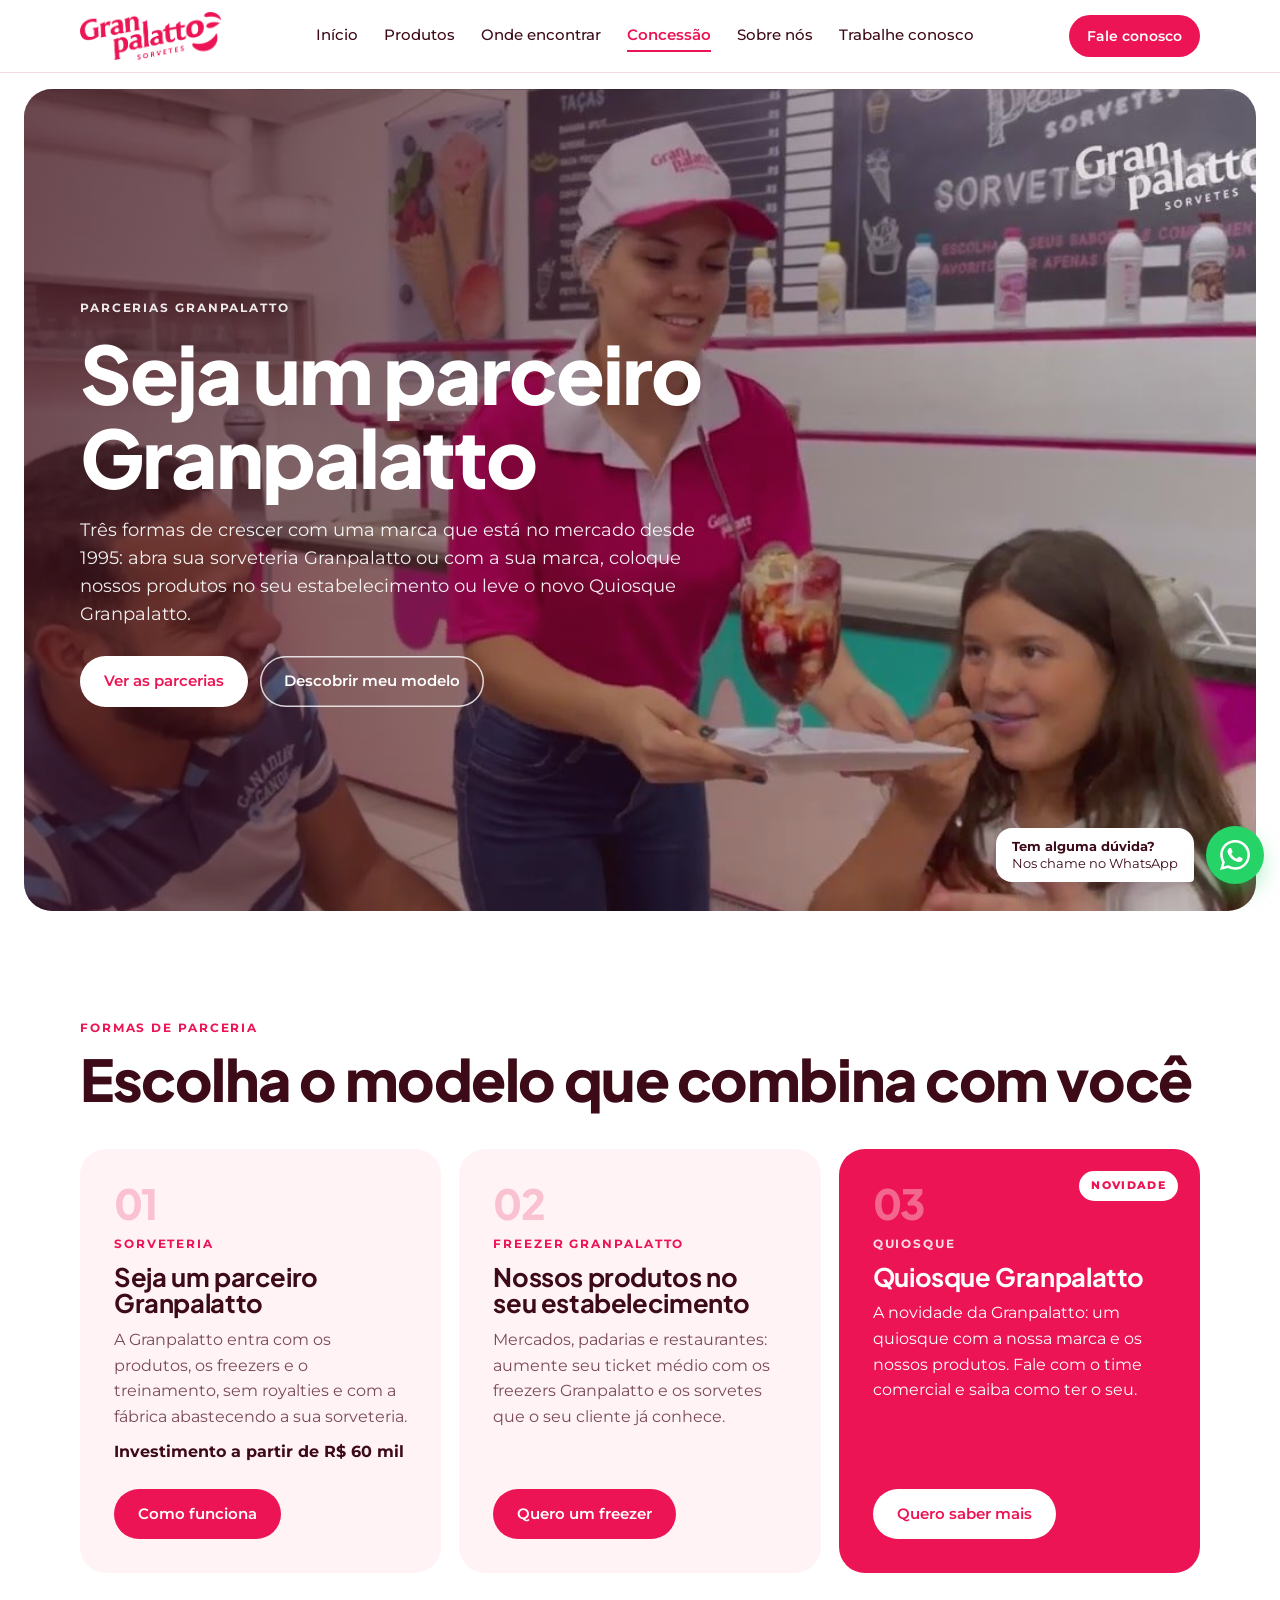
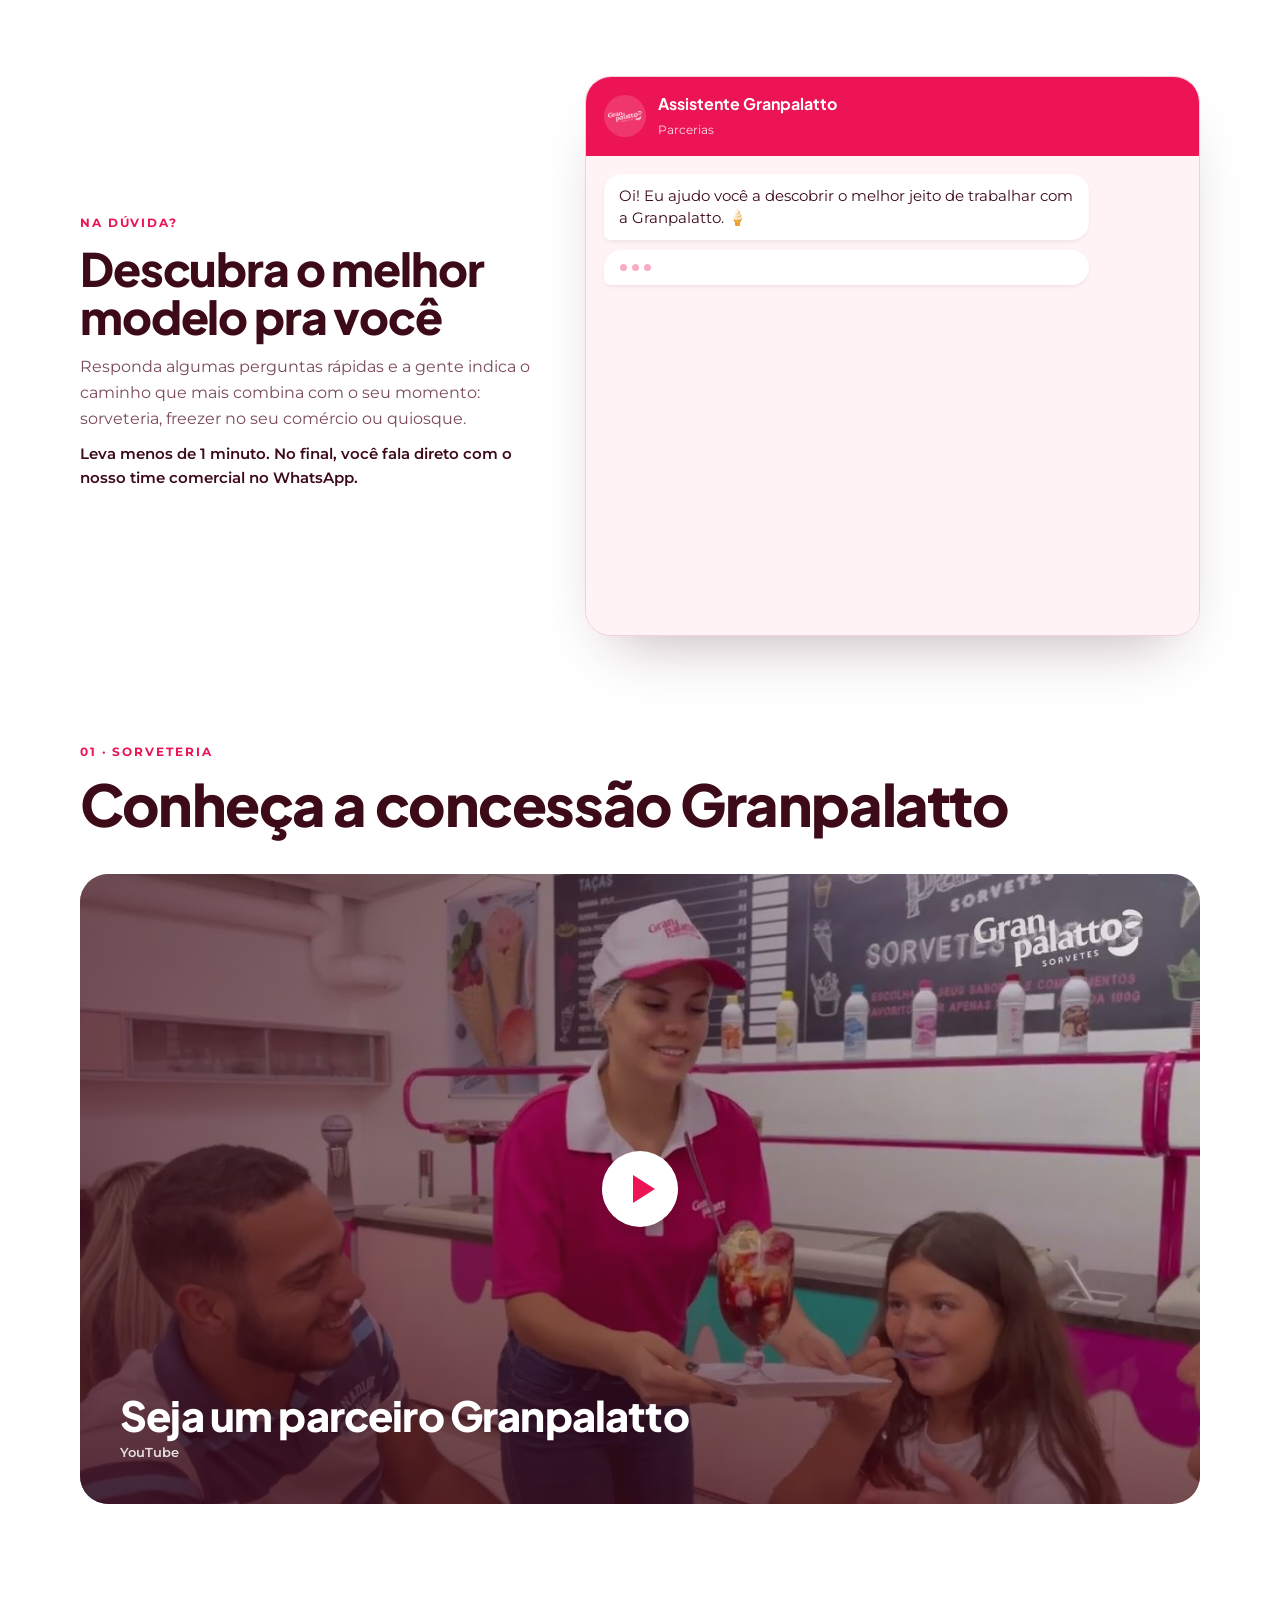
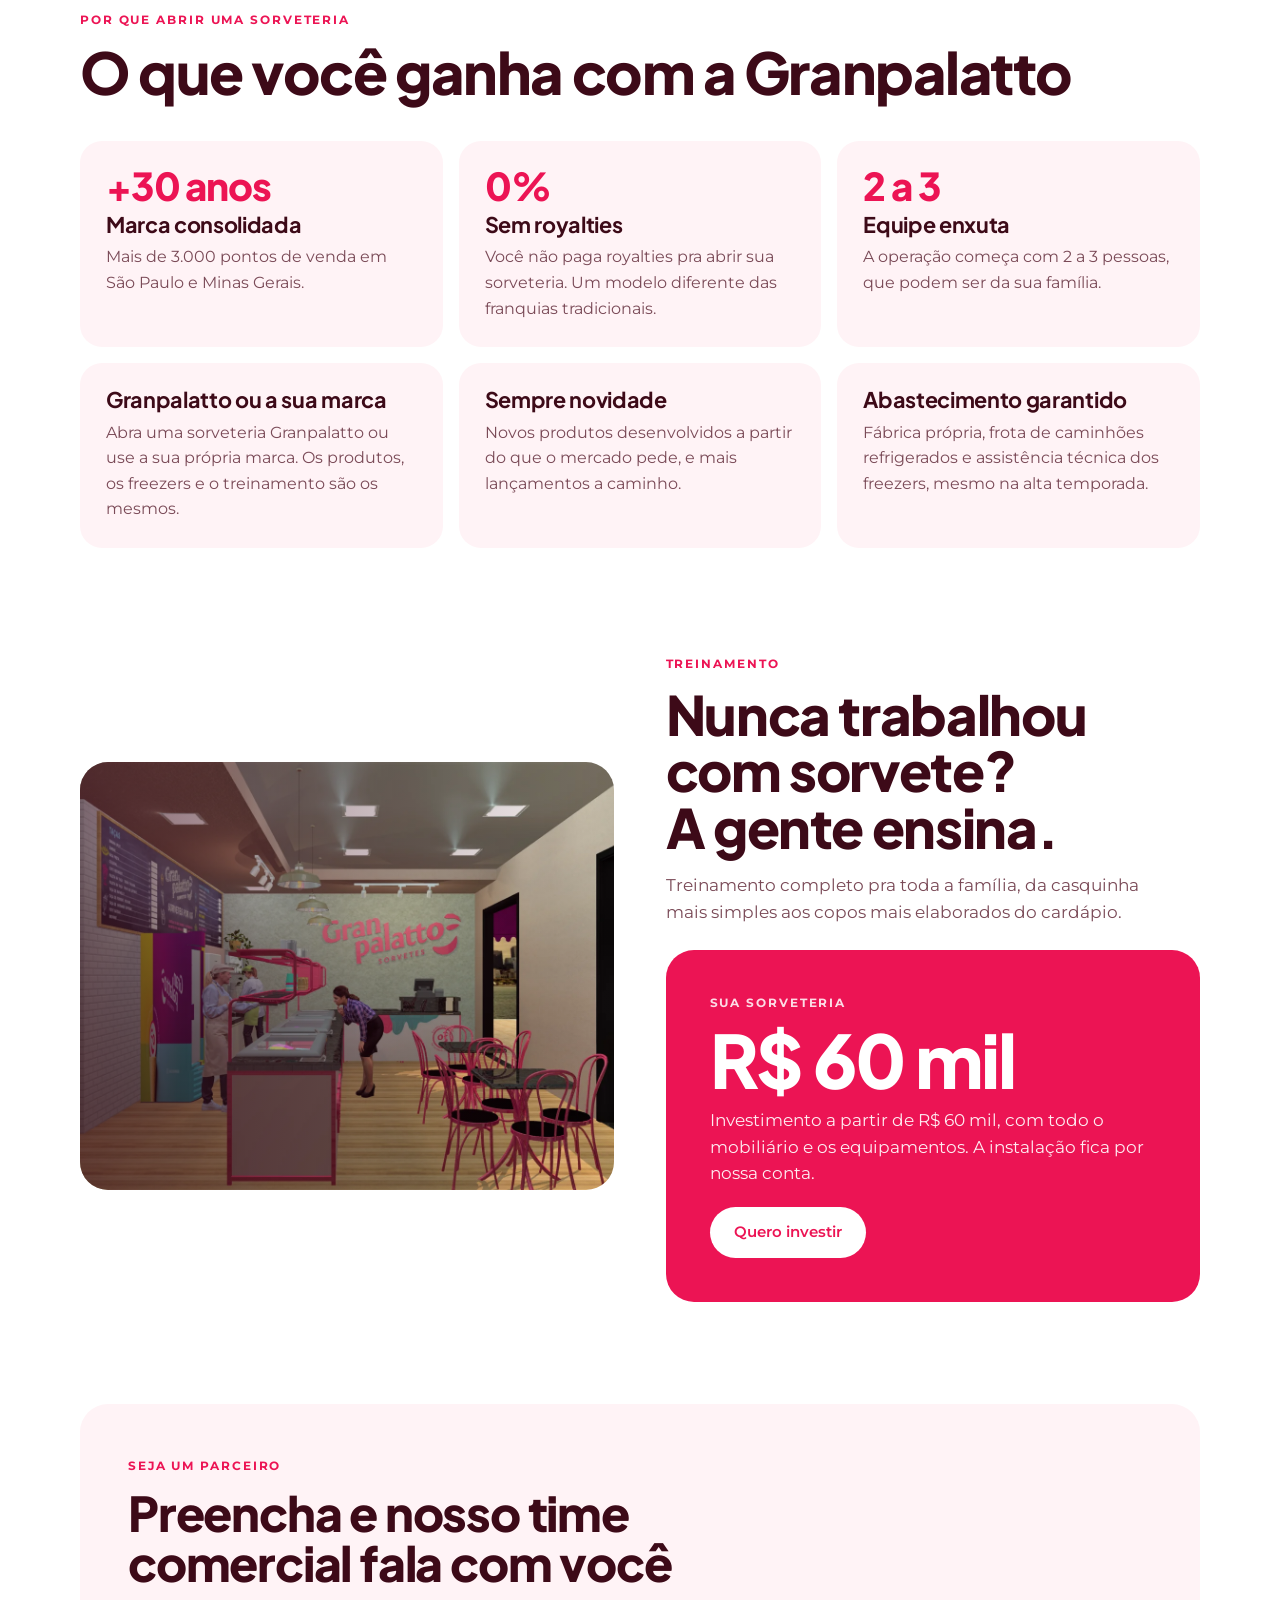
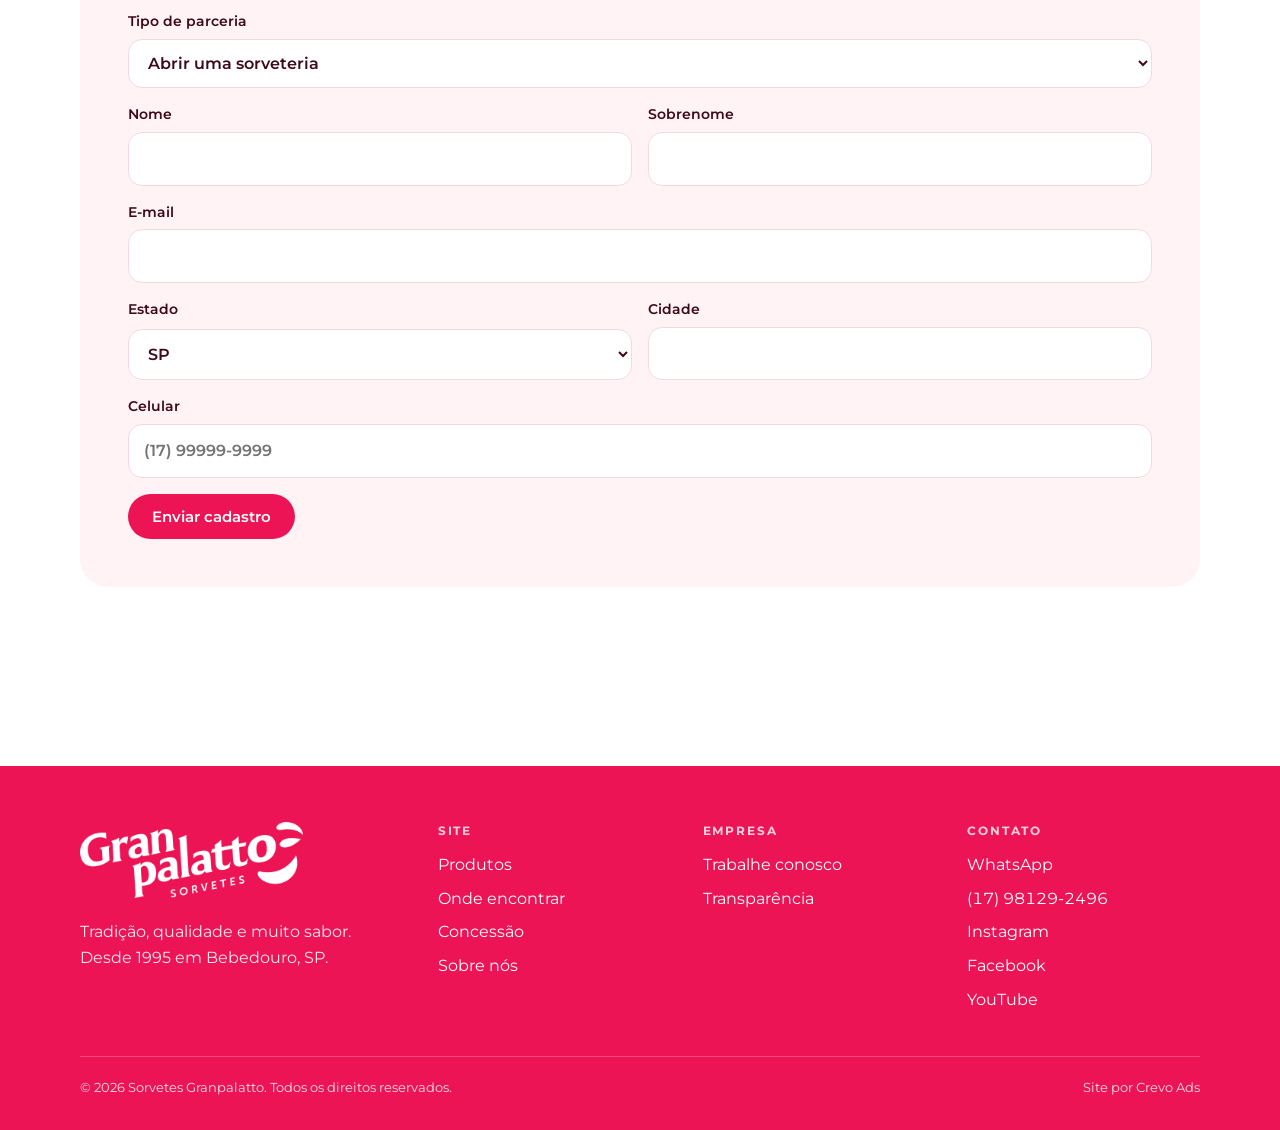
==== commit adc10a7d: "Assistente de parceria com dados da cidade e seção de rotas a partir de Bebedouro Co-Authored-By: Cl" ====
--- a/concessao.html
+++ b/concessao.html
@@ -14,7 +14,7 @@
 </header>
 
 <main id="topo">
-  <section class="banner photo has-img" style="--img:url('fotos/concessao-topo.jpg')" data-foto="concessao-topo"><div class="wrap"><span class="eyebrow">Parcerias Granpalatto</span><h1>Seja um parceiro Granpalatto</h1><p>Três formas de crescer com uma marca que está no mercado desde 1995: abra sua sorveteria Granpalatto ou com a sua marca, coloque nossos produtos no seu estabelecimento ou leve o novo Quiosque Granpalatto.</p><div class="ctas"><a class="btn btn-white" href="#parcerias">Ver as parcerias</a><a class="btn btn-line-w" href="https://api.whatsapp.com/send?phone=5517981292496&text=Ol%C3%A1%2C%20quero%20ser%20parceiro%20Granpalatto" target="_blank" rel="noopener">Falar no WhatsApp</a></div></div></section>
+  <section class="banner photo has-img" style="--img:url('fotos/concessao-topo.jpg')" data-foto="concessao-topo"><div class="wrap"><span class="eyebrow">Parcerias Granpalatto</span><h1>Seja um parceiro Granpalatto</h1><p>Três formas de crescer com uma marca que está no mercado desde 1995: abra sua sorveteria Granpalatto ou com a sua marca, coloque nossos produtos no seu estabelecimento ou leve o novo Quiosque Granpalatto.</p><div class="ctas"><a class="btn btn-white" href="#parcerias">Ver as parcerias</a><a class="btn btn-line-w" href="#assistente" data-chat>Descobrir meu modelo</a></div></div></section>
 
   <section id="parcerias">
     <div class="wrap">
@@ -43,6 +43,23 @@
           <p>A novidade da Granpalatto: um quiosque com a nossa marca e os nossos produtos. Fale com o time comercial e saiba como ter o seu.</p>
           <a class="btn btn-white" href="#cadastro" data-tipo="Quiosque Granpalatto">Quero saber mais</a>
         </article>
+      </div>
+    </div>
+  </section>
+
+  <section class="tight" id="assistente">
+    <div class="wrap gc-wrap">
+      <div class="gc-intro">
+        <span class="eyebrow">Na dúvida?</span>
+        <h2>Descubra o melhor modelo pra você</h2>
+        <p>Responda algumas perguntas rápidas e a gente indica o caminho que mais combina com o seu momento: sorveteria, freezer no seu comércio ou quiosque.</p>
+        <p class="gc-note">Leva menos de 1 minuto. No final, você fala direto com o nosso time comercial no WhatsApp.</p>
+      </div>
+      <div class="gc" id="gp-chat" aria-live="polite">
+        <div class="gc-head"><span class="gc-av"><img src="logo-branca.png" alt=""></span><div><strong>Assistente Granpalatto</strong><span>Parcerias</span></div></div>
+        <div class="gc-log"></div>
+        <div class="gc-opts"></div>
+        <form class="gc-form" hidden autocomplete="off"><input type="text" aria-label="Sua resposta" maxlength="80"><button type="submit" aria-label="Enviar"><svg viewBox="0 0 24 24" aria-hidden="true"><path d="M4 12h14M13 6l6 6-6 6" stroke="currentColor" stroke-width="2.4" fill="none" stroke-linecap="round" stroke-linejoin="round"/></svg></button></form>
       </div>
     </div>
   </section>
@@ -143,5 +160,5 @@
   document.getElementById('lead-ok').hidden=false;
 });
 document.querySelectorAll('[data-tipo]').forEach(function(a){a.addEventListener('click',function(){document.getElementById('l-tipo').value=a.dataset.tipo})});
-</script><script src="video.js"></script>
+</script><script src="video.js"></script><script src="chat-cidades.js"></script><script src="chat.js"></script>
 </body></html>
--- a/style.css
+++ b/style.css
@@ -629,3 +629,99 @@
 .flavors.mini .flavor.sel .soft{box-shadow:0 0 0 3px var(--pink)}
 .flavors.mini .flavor.sel small{color:var(--pink)}
 .flavors.mini .flavor.sel span{color:var(--pink)}
+
+.s-xwrap{grid-column:1/3;grid-row:1;position:sticky;top:0;height:0;z-index:6;pointer-events:none}
+.sheet[open]>.s-media{grid-row:1;grid-column:1}.sheet[open]>.s-body{grid-row:1;grid-column:2}
+.s-x{pointer-events:auto;position:absolute;top:14px;right:14px;width:46px;height:46px;border-radius:50%;border:0;background:#fff;color:var(--pink);display:grid;place-items:center;cursor:pointer;box-shadow:0 8px 22px -6px rgba(61,10,24,.35);transition:transform .15s,background .15s}
+.s-x svg{width:22px;height:22px}
+.s-x:focus{outline:none}.s-x:focus-visible{outline:2px solid var(--pink);outline-offset:3px}
+.s-x:hover{transform:scale(1.06);background:var(--pink);color:#fff}
+.sheet .s-top{padding-right:52px}
+@media (max-width:820px){.s-xwrap{grid-column:1}.sheet[open]>.s-media{grid-row:1;grid-column:1}.sheet[open]>.s-body{grid-row:2;grid-column:1}.sheet .s-top{padding-right:0}.s-x{top:12px;right:12px}}
+.show-i{-webkit-tap-highlight-color:transparent;outline:none}
+.show-i:focus-visible{outline:2px solid #fff;outline-offset:4px;border-radius:16px}
+.show-i img{-webkit-backface-visibility:hidden;backface-visibility:hidden;transform:translateZ(0)}
+@media (max-width:720px){.show-i img{filter:none}.show-i::after{content:"";position:absolute;bottom:58px;left:50%;width:46%;height:16px;transform:translateX(-50%);background:radial-gradient(closest-side,rgba(61,10,24,.35),rgba(61,10,24,0));z-index:-1}}
+@media (max-width:820px){
+  .sheet .s-media,.sheet .s-media.prod.has-img{min-height:0;height:auto;aspect-ratio:16/10;max-height:46vh}
+  .sheet[open]>.s-body{position:relative;z-index:1;background:#fff}
+}
+
+#map{position:absolute;left:-50%;top:-50%;width:200%;height:200%;transform-origin:0 0;will-change:transform;backface-visibility:hidden}
+.map-box>.tip,.map-box>.zoom,.map-box>.map-ui{z-index:2}
+/* ---------- assistente de parceria ---------- */
+.gc-wrap{display:grid;grid-template-columns:minmax(0,.85fr) minmax(0,1.15fr);gap:clamp(24px,4vw,56px);align-items:center}
+.gc-intro h2{margin:10px 0 14px;font-size:clamp(2rem,3.6vw,3rem)}
+.gc-intro p{margin:0 0 12px;color:var(--ink-soft);max-width:44ch}
+.gc-note{font-size:.92rem;font-weight:600;color:var(--ink)!important}
+.gc{background:#fff;border:1px solid #F3CFDB;border-radius:26px;box-shadow:0 30px 60px -30px rgba(61,10,24,.35);display:flex;flex-direction:column;height:560px;overflow:hidden}
+.gc-head{display:flex;align-items:center;gap:12px;padding:14px 18px;background:var(--pink);color:#fff}
+.gc-head strong{display:block;font-family:var(--display);font-size:1rem}
+.gc-head span{font-size:.78rem;opacity:.85}
+.gc-av{width:42px;height:42px;border-radius:50%;background:rgba(255,255,255,.18);display:grid;place-items:center;flex:none}
+.gc-av img{width:34px;height:auto}
+.gc-log{flex:1;overflow-y:auto;padding:18px;display:flex;flex-direction:column;gap:10px;background:var(--blush);scroll-behavior:smooth}
+.gc-msg{max-width:84%;background:#fff;color:var(--ink);padding:11px 15px;border-radius:18px 18px 18px 6px;font-size:.95rem;line-height:1.45;box-shadow:0 2px 6px -3px rgba(61,10,24,.18);animation:gcIn .25s ease both}
+.gc-msg.me{align-self:flex-end;background:var(--pink);color:#fff;border-radius:18px 18px 6px 18px}
+.gc-msg.typing{display:flex;gap:5px;padding:14px 16px}
+.gc-msg.typing i{width:7px;height:7px;border-radius:50%;background:var(--pink);opacity:.35;animation:gcDot 1s infinite}
+.gc-msg.typing i:nth-child(2){animation-delay:.15s}.gc-msg.typing i:nth-child(3){animation-delay:.3s}
+.gc-result{max-width:94%;border:2px solid var(--pink);padding:16px 18px}
+.gc-k{display:block;font-size:.7rem;font-weight:700;letter-spacing:.14em;text-transform:uppercase;color:var(--pink)}
+.gc-t{display:block;font-family:var(--display);font-size:1.3rem;margin:4px 0 8px;color:var(--ink)}
+.gc-result ul{margin:0 0 14px;padding-left:18px;display:grid;gap:6px;color:var(--ink-soft)}
+.gc-wa{display:inline-flex;align-items:center;gap:8px;background:#25D366;color:#fff;font-weight:700;text-decoration:none;padding:11px 18px;border-radius:999px;font-size:.92rem}
+.gc-wa svg{width:20px;height:20px}
+.gc-wa:hover{background:#1FB857}
+.gc-opts{display:flex;flex-wrap:wrap;gap:8px;padding:12px 16px;border-top:1px solid #F3CFDB;background:#fff}
+.gc-opts:empty{display:none}
+.gc-opt{border:1.5px solid var(--pink);background:#fff;color:var(--pink);font:inherit;font-weight:600;font-size:.9rem;padding:9px 14px;border-radius:999px;cursor:pointer;text-align:left;transition:background .15s,color .15s}
+.gc-opt:hover{background:var(--pink);color:#fff}
+.gc-form{display:flex;gap:8px;padding:12px 16px;border-top:1px solid #F3CFDB;background:#fff}
+.gc-form[hidden]{display:none}
+.gc-form input{flex:1;min-width:0;border:1.5px solid #F3CFDB;border-radius:999px;padding:11px 16px;font:inherit;font-size:16px;color:var(--ink);outline:none}
+.gc-form input:focus{border-color:var(--pink)}
+.gc-form button{width:46px;height:46px;flex:none;border:0;border-radius:50%;background:var(--pink);color:#fff;display:grid;place-items:center;cursor:pointer}
+.gc-form button svg{width:22px;height:22px}
+@keyframes gcIn{from{opacity:0;transform:translateY(6px)}to{opacity:1;transform:none}}
+@keyframes gcDot{0%,100%{opacity:.25;transform:translateY(0)}50%{opacity:1;transform:translateY(-3px)}}
+@media (max-width:900px){.gc-wrap{grid-template-columns:1fr}.gc{height:520px}}
+@media (max-width:720px){.gc{height:480px;border-radius:22px}.gc-log{padding:14px}.gc-msg{font-size:.92rem}.gc-opt{font-size:.86rem;padding:8px 12px}}
+@media (prefers-reduced-motion:reduce){.gc-msg{animation:none}}
+/* ---------- logística: rotas a partir de Bebedouro ---------- */
+.rt-grid{display:grid;grid-template-columns:minmax(0,1fr) minmax(0,1.05fr);gap:clamp(28px,5vw,64px);align-items:center}
+.rt-txt h2{margin:10px 0 14px}
+.rt-txt>p{color:var(--ink-soft);margin:0 0 22px;max-width:48ch}
+.rt-list{list-style:none;margin:0;padding:0;display:grid;gap:14px}
+.rt-list li{display:grid;grid-template-columns:34px 1fr;column-gap:12px;align-items:start}
+.rt-list li::before{content:"";grid-row:span 2;width:34px;height:34px;border-radius:50%;background:var(--pink) url("data:image/svg+xml,%3Csvg xmlns='http://www.w3.org/2000/svg' viewBox='0 0 24 24'%3E%3Cpath d='M5 12h12M12 6l6 6-6 6' stroke='white' stroke-width='2.6' fill='none' stroke-linecap='round' stroke-linejoin='round'/%3E%3C/svg%3E") center/18px no-repeat}
+.rt-list b{font-family:var(--display);font-size:1.02rem;color:var(--ink)}
+.rt-list span{color:var(--ink-soft);font-size:.95rem}
+.rt-fig{margin:0;background:var(--blush);border-radius:28px;padding:clamp(10px,2vw,22px);position:relative}
+.rt-fig figcaption{text-align:center;font-size:.75rem;color:var(--ink-soft);margin-top:6px}
+.rt-map{display:block;width:100%;height:auto;overflow:visible}
+.rt-uf{fill:#fff;stroke:#F3CFDB;stroke-width:1.2}
+.rt-SP,.rt-MG{fill:#FFE4EC;stroke:#F5B8CB}
+.rt-st{font-family:var(--display);font-weight:800;font-size:13px;letter-spacing:.2em;fill:#F5B8CB}
+.rt-c{fill:#F7A3BD;opacity:.75}
+.rt-line{fill:none;stroke:var(--pink);stroke-width:2.2;stroke-linecap:round;stroke-dasharray:100;stroke-dashoffset:100;opacity:.9}
+.rt-lb{opacity:0}
+.rt-lb circle{fill:#fff;stroke:var(--pink);stroke-width:2.4}
+.rt-lb text{font-family:var(--body);font-weight:700;font-size:11.5px;fill:var(--ink);paint-order:stroke;stroke:#FFE4EC;stroke-width:3px;stroke-linejoin:round}
+.rt-lb tspan{font-weight:600;font-size:10px;fill:var(--pink)}
+.rt-hub circle{fill:var(--pink);stroke:#fff;stroke-width:3}
+.rt-hub .rt-pulse{fill:var(--pink);stroke:none;opacity:.25;transform-box:fill-box;transform-origin:center}
+.rt-hub text{font-family:var(--display);font-weight:800;font-size:12.5px;fill:var(--pink);paint-order:stroke;stroke:#FFE4EC;stroke-width:4px;stroke-linejoin:round}
+.rota.in .rt-line{animation:rtDraw 1.2s cubic-bezier(.4,.1,.2,1) var(--d) forwards,rtFlow 2.4s linear calc(var(--d) + 1.2s) infinite}
+.rota.in .rt-lb{animation:rtFade .5s ease var(--d) forwards}
+.rota.in .rt-pulse{animation:rtPulse 2.2s ease-out infinite}
+@keyframes rtDraw{to{stroke-dashoffset:0}}
+@keyframes rtFlow{from{stroke-dasharray:4 4;stroke-dashoffset:16}to{stroke-dasharray:4 4;stroke-dashoffset:0}}
+@keyframes rtFade{to{opacity:1}}
+@keyframes rtPulse{0%{transform:scale(.6);opacity:.45}100%{transform:scale(2.4);opacity:0}}
+@media (prefers-reduced-motion:reduce){.rt-line{stroke-dashoffset:0;animation:none!important}.rt-lb{opacity:1;animation:none!important}}
+.rt-story{margin-top:clamp(36px,5vw,64px);padding-top:clamp(28px,4vw,44px);border-top:1px solid #F3CFDB;display:grid;grid-template-columns:1fr 1fr;gap:clamp(20px,4vw,48px)}
+.rt-story p{margin:0;font-size:clamp(1.05rem,1.6vw,1.22rem);line-height:1.65;color:var(--ink-soft)}
+.rt-story b{color:var(--ink)}
+@media (max-width:900px){.rt-grid,.rt-story{grid-template-columns:1fr}.rt-fig{order:-1}}
+@media (max-width:720px){.rt-lb text{font-size:13px}.rt-lb tspan{font-size:11.5px}.rt-st{font-size:12px}.rt-story p{font-size:1rem}}
